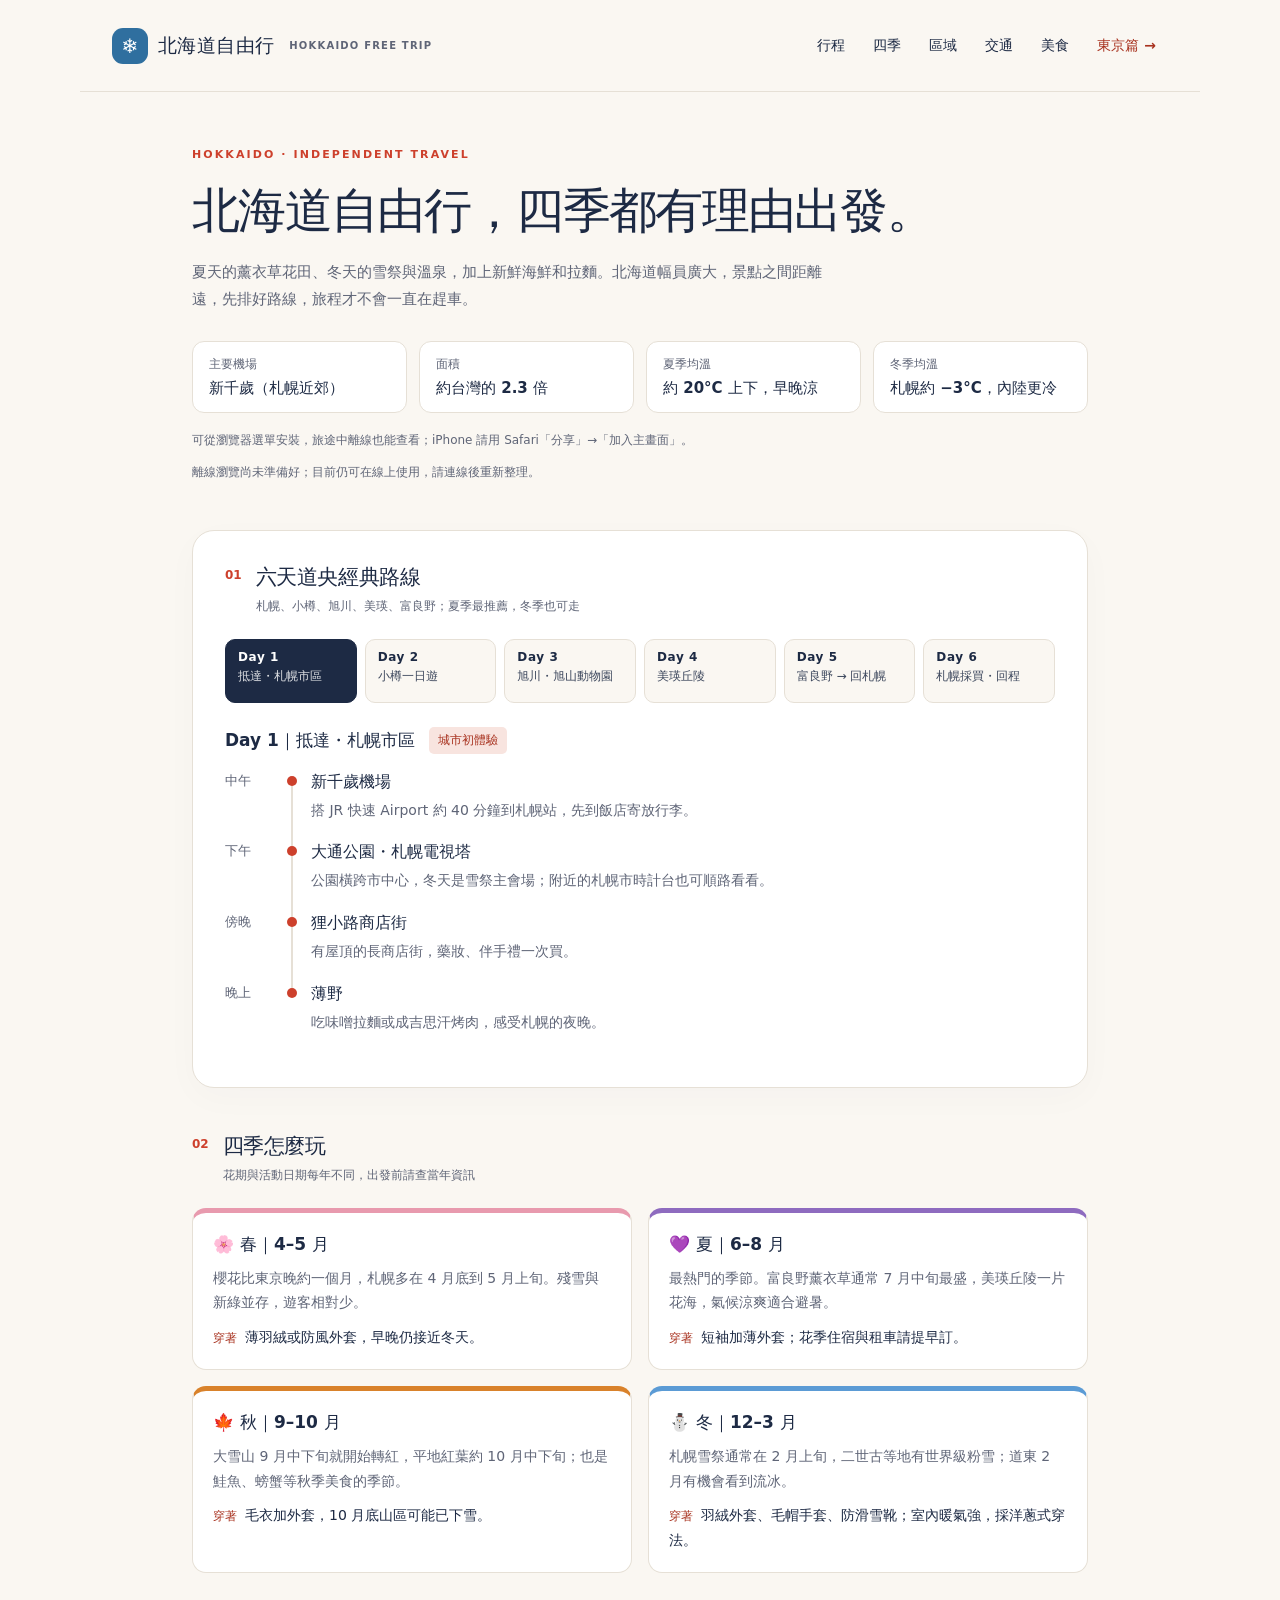
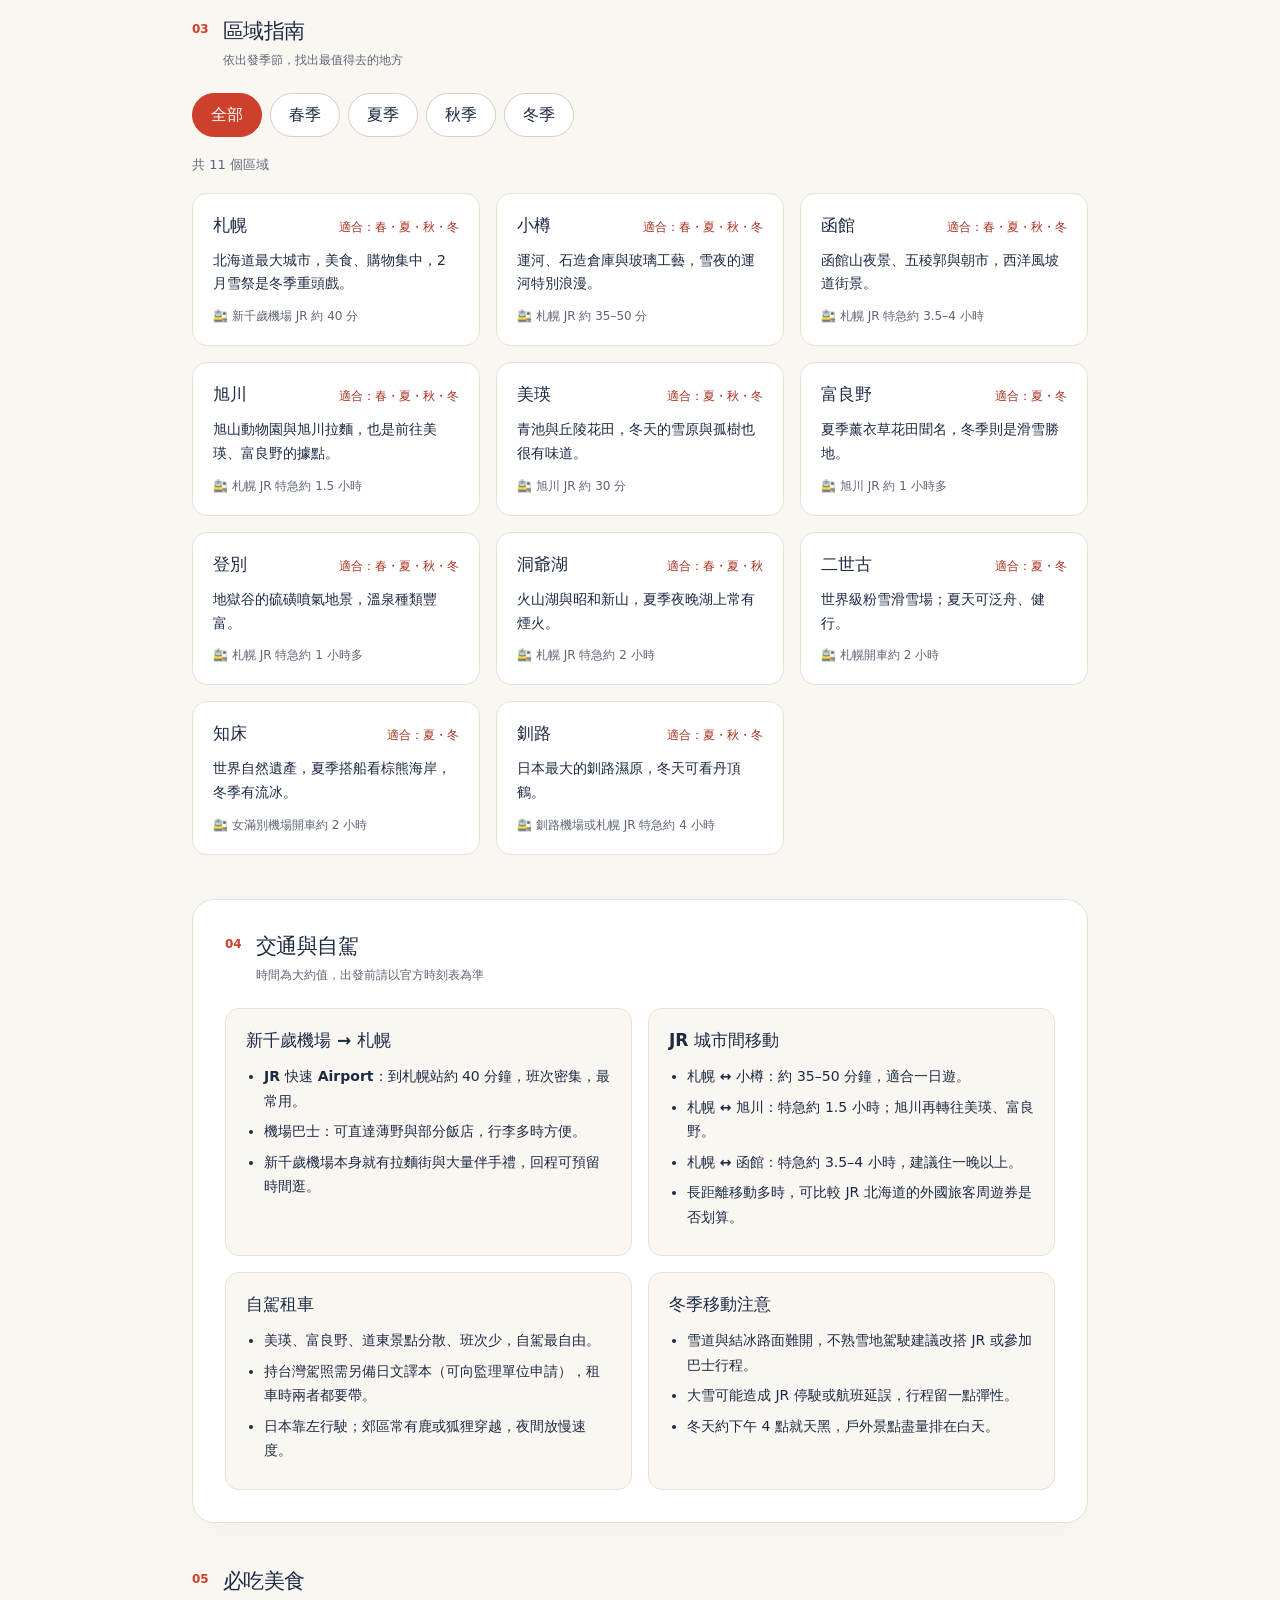
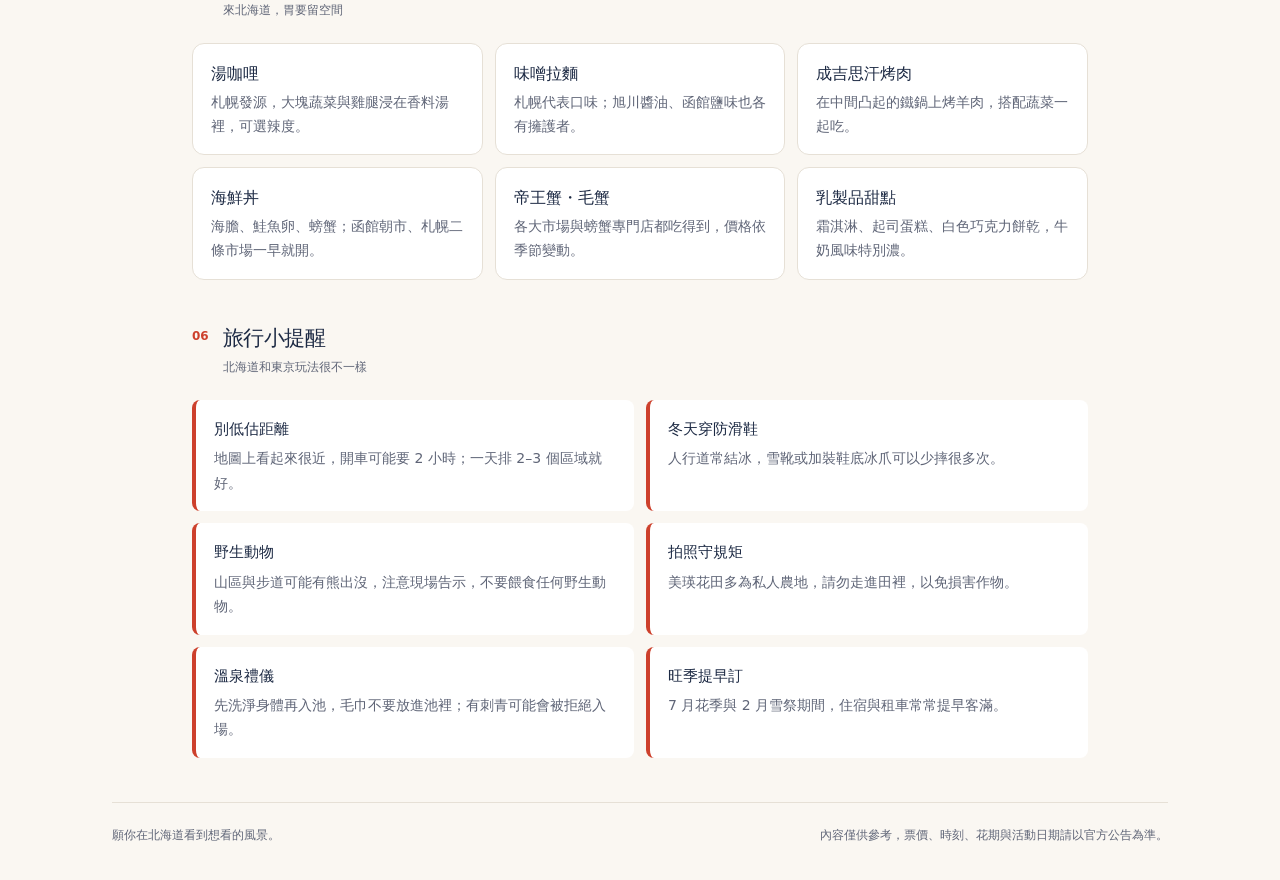
==== hokkaido.html @ 9e1c641b "功能：新增北海道自由行頁面 - 新增 hokkaido.html／hokkaido.js：六天道央路線、四季玩法、可依季節篩選的區域指南、交通與自駕、必吃美食、旅行提醒 - 東京首頁與北海道頁導覽列互" ====
<!doctype html>
<html lang="zh-Hant">
<head>
  <meta charset="utf-8">
  <meta name="viewport" content="width=device-width, initial-scale=1">
  <meta name="theme-color" content="#1d2a44">
  <meta name="apple-mobile-web-app-capable" content="yes">
  <meta name="apple-mobile-web-app-title" content="東京自由行">
  <meta name="apple-mobile-web-app-status-bar-style" content="default">
  <meta name="description" content="北海道自由行指南：六天經典路線、四季玩法、區域介紹、交通與自駕、必吃美食與旅行提醒。">
  <title>北海道自由行指南｜四季都好玩</title>
  <link rel="stylesheet" href="./style.css">
  <link rel="manifest" href="./manifest.webmanifest">
  <link rel="icon" href="./icons/icon-192.png" type="image/png">
  <link rel="apple-touch-icon" href="./icons/apple-touch-icon.png">
  <script defer src="./hokkaido.js"></script>
  <script defer src="./pwa.js"></script>
</head>
<body class="page-hokkaido">
  <a class="skip-link" href="#itinerary">跳到行程規劃</a>
  <header class="site-header">
    <a class="brand" href="./hokkaido.html"><span class="brand-mark" aria-hidden="true">❄</span>北海道自由行<span class="brand-en">HOKKAIDO FREE TRIP</span></a>
    <nav class="site-nav" aria-label="頁面導覽">
      <a href="#itinerary">行程</a><a href="#seasons">四季</a><a href="#areas">區域</a><a href="#transport">交通</a><a href="#food">美食</a>
      <a class="nav-switch" href="./index.html">東京篇 →</a>
    </nav>
  </header>
  <main>
    <section class="intro" aria-labelledby="page-title">
      <p class="eyebrow">HOKKAIDO · INDEPENDENT TRAVEL</p>
      <h1 id="page-title">北海道自由行，<br class="mobile-break">四季都有理由出發。</h1>
      <p class="intro-copy">夏天的薰衣草花田、冬天的雪祭與溫泉，加上新鮮海鮮和拉麵。北海道幅員廣大，景點之間距離遠，先排好路線，旅程才不會一直在趕車。</p>
      <dl class="quick-facts">
        <div><dt>主要機場</dt><dd>新千歲（札幌近郊）</dd></div>
        <div><dt>面積</dt><dd>約台灣的 2.3 倍</dd></div>
        <div><dt>夏季均溫</dt><dd>約 20°C 上下，早晚涼</dd></div>
        <div><dt>冬季均溫</dt><dd>札幌約 −3°C，內陸更冷</dd></div>
      </dl>
      <div class="pwa-tools" aria-label="安裝與更新">
        <button id="install-button" class="secondary-button" type="button" hidden>安裝到主畫面</button>
        <p id="install-help" class="field-hint">可從瀏覽器選單安裝，旅途中離線也能查看；iPhone 請用 Safari「分享」→「加入主畫面」。</p>
      </div>
      <div id="update-notice" class="pwa-update" role="status" hidden>
        <p>指南有新版本，更新後會重新載入頁面。</p>
        <button id="update-button" class="secondary-button" type="button">更新指南</button>
      </div>
      <p id="pwa-message" class="field-hint" role="status" aria-live="polite" hidden></p>
    </section>

    <section id="itinerary" class="panel" aria-labelledby="itinerary-title">
      <div class="section-heading"><span class="section-number" aria-hidden="true">01</span><div><h2 id="itinerary-title">六天道央經典路線</h2><p>札幌、小樽、旭川、美瑛、富良野；夏季最推薦，冬季也可走</p></div></div>
      <div id="day-tabs" class="day-tabs day-tabs-6" role="tablist" aria-label="選擇天數"></div>
      <div id="day-panel" class="day-panel" role="tabpanel" tabindex="0"></div>
      <noscript><p class="message">請開啟 JavaScript 以切換每日行程。</p></noscript>
    </section>

    <section id="seasons" class="list-section" aria-labelledby="seasons-title">
      <div class="section-heading"><span class="section-number" aria-hidden="true">02</span><div><h2 id="seasons-title">四季怎麼玩</h2><p>花期與活動日期每年不同，出發前請查當年資訊</p></div></div>
      <div class="season-grid">
        <article class="season-card season-spring">
          <h3><span aria-hidden="true">🌸</span> 春｜4–5 月</h3>
          <p>櫻花比東京晚約一個月，札幌多在 4 月底到 5 月上旬。殘雪與新綠並存，遊客相對少。</p>
          <p class="season-wear"><strong>穿著</strong>薄羽絨或防風外套，早晚仍接近冬天。</p>
        </article>
        <article class="season-card season-summer">
          <h3><span aria-hidden="true">💜</span> 夏｜6–8 月</h3>
          <p>最熱門的季節。富良野薰衣草通常 7 月中旬最盛，美瑛丘陵一片花海，氣候涼爽適合避暑。</p>
          <p class="season-wear"><strong>穿著</strong>短袖加薄外套；花季住宿與租車請提早訂。</p>
        </article>
        <article class="season-card season-autumn">
          <h3><span aria-hidden="true">🍁</span> 秋｜9–10 月</h3>
          <p>大雪山 9 月中下旬就開始轉紅，平地紅葉約 10 月中下旬；也是鮭魚、螃蟹等秋季美食的季節。</p>
          <p class="season-wear"><strong>穿著</strong>毛衣加外套，10 月底山區可能已下雪。</p>
        </article>
        <article class="season-card season-winter">
          <h3><span aria-hidden="true">⛄</span> 冬｜12–3 月</h3>
          <p>札幌雪祭通常在 2 月上旬，二世古等地有世界級粉雪；道東 2 月有機會看到流冰。</p>
          <p class="season-wear"><strong>穿著</strong>羽絨外套、毛帽手套、防滑雪靴；室內暖氣強，採洋蔥式穿法。</p>
        </article>
      </div>
    </section>

    <section id="areas" class="list-section" aria-labelledby="areas-title">
      <div class="section-heading"><span class="section-number" aria-hidden="true">03</span><div><h2 id="areas-title">區域指南</h2><p>依出發季節，找出最值得去的地方</p></div></div>
      <div id="area-filters" class="filters" role="group" aria-label="依季節篩選區域"></div>
      <p id="area-message" class="filter-message" role="status" aria-live="polite" aria-atomic="true"></p>
      <ul id="area-list" class="area-list" aria-label="北海道區域清單"></ul>
    </section>

    <section id="transport" class="panel" aria-labelledby="transport-title">
      <div class="section-heading"><span class="section-number" aria-hidden="true">04</span><div><h2 id="transport-title">交通與自駕</h2><p>時間為大約值，出發前請以官方時刻表為準</p></div></div>
      <div class="transport-grid">
        <article class="info-card">
          <h3>新千歲機場 → 札幌</h3>
          <ul>
            <li><strong>JR 快速 Airport</strong>：到札幌站約 40 分鐘，班次密集，最常用。</li>
            <li><strong>機場巴士</strong>：可直達薄野與部分飯店，行李多時方便。</li>
            <li>新千歲機場本身就有拉麵街與大量伴手禮，回程可預留時間逛。</li>
          </ul>
        </article>
        <article class="info-card">
          <h3>JR 城市間移動</h3>
          <ul>
            <li><strong>札幌 ↔ 小樽</strong>：約 35–50 分鐘，適合一日遊。</li>
            <li><strong>札幌 ↔ 旭川</strong>：特急約 1.5 小時；旭川再轉往美瑛、富良野。</li>
            <li><strong>札幌 ↔ 函館</strong>：特急約 3.5–4 小時，建議住一晚以上。</li>
            <li>長距離移動多時，可比較 JR 北海道的外國旅客周遊券是否划算。</li>
          </ul>
        </article>
        <article class="info-card">
          <h3>自駕租車</h3>
          <ul>
            <li>美瑛、富良野、道東景點分散、班次少，自駕最自由。</li>
            <li>持台灣駕照需另備<strong>日文譯本</strong>（可向監理單位申請），租車時兩者都要帶。</li>
            <li>日本靠左行駛；郊區常有鹿或狐狸穿越，夜間放慢速度。</li>
          </ul>
        </article>
        <article class="info-card">
          <h3>冬季移動注意</h3>
          <ul>
            <li>雪道與結冰路面難開，不熟雪地駕駛建議改搭 JR 或參加巴士行程。</li>
            <li>大雪可能造成 JR 停駛或航班延誤，行程留一點彈性。</li>
            <li>冬天約下午 4 點就天黑，戶外景點盡量排在白天。</li>
          </ul>
        </article>
      </div>
    </section>

    <section id="food" class="list-section" aria-labelledby="food-title">
      <div class="section-heading"><span class="section-number" aria-hidden="true">05</span><div><h2 id="food-title">必吃美食</h2><p>來北海道，胃要留空間</p></div></div>
      <ul class="food-list">
        <li><strong>湯咖哩</strong>札幌發源，大塊蔬菜與雞腿浸在香料湯裡，可選辣度。</li>
        <li><strong>味噌拉麵</strong>札幌代表口味；旭川醬油、函館鹽味也各有擁護者。</li>
        <li><strong>成吉思汗烤肉</strong>在中間凸起的鐵鍋上烤羊肉，搭配蔬菜一起吃。</li>
        <li><strong>海鮮丼</strong>海膽、鮭魚卵、螃蟹；函館朝市、札幌二條市場一早就開。</li>
        <li><strong>帝王蟹・毛蟹</strong>各大市場與螃蟹專門店都吃得到，價格依季節變動。</li>
        <li><strong>乳製品甜點</strong>霜淇淋、起司蛋糕、白色巧克力餅乾，牛奶風味特別濃。</li>
      </ul>
    </section>

    <section class="list-section" aria-labelledby="tips-title">
      <div class="section-heading"><span class="section-number" aria-hidden="true">06</span><div><h2 id="tips-title">旅行小提醒</h2><p>北海道和東京玩法很不一樣</p></div></div>
      <ul class="tips">
        <li><strong>別低估距離</strong>地圖上看起來很近，開車可能要 2 小時；一天排 2–3 個區域就好。</li>
        <li><strong>冬天穿防滑鞋</strong>人行道常結冰，雪靴或加裝鞋底冰爪可以少摔很多次。</li>
        <li><strong>野生動物</strong>山區與步道可能有熊出沒，注意現場告示，不要餵食任何野生動物。</li>
        <li><strong>拍照守規矩</strong>美瑛花田多為私人農地，請勿走進田裡，以免損害作物。</li>
        <li><strong>溫泉禮儀</strong>先洗淨身體再入池，毛巾不要放進池裡；有刺青可能會被拒絕入場。</li>
        <li><strong>旺季提早訂</strong>7 月花季與 2 月雪祭期間，住宿與租車常常提早客滿。</li>
      </ul>
    </section>
  </main>
  <footer class="site-footer">願你在北海道看到想看的風景。<span>內容僅供參考，票價、時刻、花期與活動日期請以官方公告為準。</span></footer>
</body>
</html>
---- style.css ----
:root {
  color-scheme:light;
  --ink:#1d2a44;
  --muted:#5f6577;
  --paper:#faf7f2;
  --line:#e6e0d6;
  --red:#cd402c;
  --red-dark:#a8321f;
  --sakura:#f8e4df;
  --white:#fff;
  --error:#973a35;
  font-family:system-ui,-apple-system,"Noto Sans TC","Microsoft JhengHei",sans-serif;
  color:var(--ink);
  background:var(--paper);
  font-synthesis:none;
}
* { box-sizing:border-box; }
html { scroll-behavior:smooth; scroll-padding-top:16px; }
body { margin:0; }
button,input,select,textarea { font:inherit; }
button,a,input,select,textarea { -webkit-tap-highlight-color:transparent; }
a { color:inherit; }
button { cursor:pointer; }
button:focus-visible,a:focus-visible,[tabindex]:focus-visible,input[type="checkbox"]:focus-visible {
  outline:3px solid #e07a5f;
  outline-offset:4px;
}
input:focus { outline:2px solid var(--ink); outline-offset:2px; }
[hidden] { display:none!important; }
.skip-link {
  position:absolute; top:-100px; left:16px; z-index:10;
  background:var(--ink); color:white; padding:12px;
}
.skip-link:focus { top:10px; }

/* 頁首 */
.site-header {
  max-width:1120px; margin:auto; min-height:92px; padding:20px 32px;
  display:flex; align-items:center; justify-content:space-between; gap:20px;
  border-bottom:1px solid var(--line);
}
.brand {
  display:flex; align-items:center; gap:10px;
  font-weight:750; text-decoration:none; font-size:19px; letter-spacing:.02em;
}
.brand-mark {
  display:grid; place-items:center; width:36px; height:36px; border-radius:11px;
  background:var(--red); color:white; font-size:20px;
}
.brand-en { font-size:10px; letter-spacing:.12em; margin-left:5px; color:var(--muted); }
.site-nav { display:flex; flex-wrap:wrap; gap:4px; }
.site-nav a {
  text-decoration:none; font-size:14px; padding:10px 12px; border-radius:8px; min-height:44px;
  display:inline-flex; align-items:center;
}
.site-nav a:hover { background:var(--sakura); }

main { max-width:960px; margin:auto; padding:0 32px; }

/* 開場 */
.intro { padding:56px 0 36px; }
.eyebrow { font-size:11px; letter-spacing:.19em; font-weight:700; margin:0 0 18px; color:var(--red); }
h1 {
  font-size:clamp(32px,4.6vw,48px); line-height:1.3; letter-spacing:-.035em;
  margin:0 0 18px; font-weight:750;
}
.mobile-break { display:none; }
.intro-copy { font-size:15px; line-height:1.8; color:var(--muted); margin:0; max-width:640px; }
.quick-facts {
  display:grid; grid-template-columns:repeat(4,1fr); gap:12px; margin:28px 0 0;
}
.quick-facts div {
  background:var(--white); border:1px solid var(--line); border-radius:12px; padding:14px 16px;
}
.quick-facts dt { font-size:12px; color:var(--muted); }
.quick-facts dd { margin:6px 0 0; font-weight:650; font-size:15px; }
.pwa-tools,.pwa-update { display:flex; align-items:center; flex-wrap:wrap; gap:12px; margin-top:18px; }
.pwa-tools p,.pwa-update p { flex:1 1 230px; margin:0; }
.pwa-update {
  padding:16px; border:1px solid var(--line); border-radius:10px;
  background:var(--white); font-size:14px; line-height:1.8;
}

/* 區塊共用 */
.panel {
  background:var(--white); border:1px solid var(--line); border-radius:22px;
  padding:32px; margin:0 0 32px; box-shadow:0 10px 35px #1d2a4406;
}
.list-section { margin:44px 0; }
.section-heading { display:flex; align-items:center; gap:14px; margin-bottom:24px; }
.list-heading { display:flex; align-items:flex-start; justify-content:space-between; gap:16px; }
.section-number {
  align-self:flex-start; font-size:12px; color:var(--red); font-weight:700;
  margin-top:5px; font-variant-numeric:tabular-nums;
}
h2 { font-size:21px; letter-spacing:-.02em; margin:0; }
h3 { font-size:17px; margin:0; }
.section-heading p { font-size:12px; color:var(--muted); margin:7px 0 0; }
.field-hint { font-size:12px; line-height:1.6; color:var(--muted); }
.badge {
  display:inline-block; border-radius:5px; background:var(--sakura); color:var(--red-dark);
  padding:5px 9px; font-size:12px; line-height:1.4; font-weight:650;
}
.message {
  padding:14px 16px; border-radius:9px; font-size:14px; line-height:1.8; margin:0 0 16px;
  background:#eef0f4; color:var(--ink);
}
.message.error { color:var(--error); background:#fff0ec; border:1px solid #eed4ce; }
.secondary-button {
  background:transparent; color:var(--ink); border:1px solid #d6cfc3; border-radius:9px;
  min-height:44px; padding:10px 16px; font-size:13px; flex-shrink:0;
}
.secondary-button:hover { background:var(--sakura); }

/* 01 行程 */
.day-tabs { display:grid; grid-template-columns:repeat(5,1fr); gap:8px; }
.day-tab {
  display:flex; flex-direction:column; align-items:flex-start; gap:4px; text-align:left;
  min-height:64px; padding:10px 12px; border:1px solid var(--line); border-radius:10px;
  background:var(--paper); color:var(--ink);
}
.day-tab:hover { background:var(--sakura); }
.day-tab[aria-selected="true"] { background:var(--ink); color:white; border-color:var(--ink); }
.day-tab-num { font-size:12px; font-weight:700; letter-spacing:.05em; }
.day-tab-title { font-size:12px; line-height:1.4; opacity:.85; }
.day-panel { margin-top:24px; }
.day-heading { display:flex; flex-wrap:wrap; align-items:center; gap:10px 14px; margin-bottom:18px; }
.timeline { list-style:none; margin:0; padding:0; }
.timeline li {
  position:relative; display:grid; grid-template-columns:56px 1fr; column-gap:16px;
  padding:0 0 20px 0;
}
.timeline li::before {
  content:""; position:absolute; left:66px; top:6px; bottom:-6px; width:2px; background:var(--line);
}
.timeline li:last-child::before { display:none; }
.timeline li::after {
  content:""; position:absolute; left:62px; top:4px; width:10px; height:10px;
  border-radius:50%; background:var(--red);
}
.timeline-time { grid-row:span 2; font-size:13px; color:var(--muted); font-weight:650; }
.timeline strong,.timeline p { padding-left:14px; }
.timeline strong { font-size:16px; }
.timeline p { margin:6px 0 0; font-size:14px; line-height:1.7; color:var(--muted); }

/* 02 區域 */
.filters { display:flex; flex-wrap:wrap; gap:8px; margin-bottom:16px; }
.filter-button {
  min-height:44px; min-width:60px; padding:10px 18px; border:1px solid #d6cfc3;
  border-radius:999px; background:var(--white); color:var(--ink); font-weight:650;
}
.filter-button:hover { background:var(--sakura); }
.filter-button[aria-pressed="true"] { background:var(--red); color:white; border-color:var(--red); }
.filter-message { margin:0 0 16px; color:var(--muted); font-size:13px; line-height:1.8; }
.area-list {
  list-style:none; margin:0; padding:0; display:grid; grid-template-columns:repeat(3,1fr); gap:16px;
}
.area-card {
  background:var(--white); border:1px solid var(--line); border-radius:15px; padding:20px; min-width:0;
}
.card-top { display:flex; justify-content:space-between; align-items:baseline; gap:10px; }
.card-tags { font-size:12px; color:var(--red-dark); }
.card-description { font-size:14px; line-height:1.7; margin:12px 0; }
.card-meta { font-size:12px; color:var(--muted); margin:0; }

/* 03 交通 */
.transport-grid { display:grid; grid-template-columns:1fr 1fr; gap:16px; }
.info-card { border:1px solid var(--line); border-radius:14px; padding:20px; background:var(--paper); }
.info-card ul { margin:12px 0 0; padding-left:18px; }
.info-card li { font-size:14px; line-height:1.75; margin-bottom:6px; }

/* 04 預算 */
.form-grid { display:grid; grid-template-columns:1fr 1fr; gap:20px; }
.field { display:flex; flex-direction:column; gap:8px; min-width:0; }
.field label { font-size:14px; font-weight:650; }
.field input {
  width:100%; border:1px solid #ddd6ca; border-radius:9px; background:var(--paper);
  padding:12px 14px; color:var(--ink); min-height:48px; font-size:16px;
}
.field input:invalid { border-color:var(--error); }
.budget-result { margin-top:24px; padding-top:24px; border-top:1px solid var(--line); }
.budget-result dl { display:grid; grid-template-columns:repeat(3,1fr); gap:12px; margin:0 0 12px; }
.budget-result dl div { background:var(--sakura); border-radius:12px; padding:16px; }
.budget-result dt { font-size:12px; color:var(--red-dark); font-weight:650; }
.budget-result dd { margin:8px 0 0; font-size:18px; font-weight:750; font-variant-numeric:tabular-nums; overflow-wrap:anywhere; }

/* 05 清單 */
.checklist {
  list-style:none; margin:0; padding:0; display:grid; grid-template-columns:1fr 1fr; gap:8px 16px;
}
.check-item {
  display:flex; align-items:center; gap:12px; min-height:48px; padding:8px 12px;
  border-radius:10px; border:1px solid var(--line); cursor:pointer; font-size:15px;
}
.check-item:hover { background:var(--paper); }
.check-item input { width:20px; height:20px; accent-color:var(--red); flex-shrink:0; }
.check-item input:checked + span { color:var(--muted); text-decoration:line-through; }

/* 06 提醒 */
.tips { list-style:none; margin:0; padding:0; display:grid; grid-template-columns:1fr 1fr; gap:12px; }
.tips li {
  background:var(--white); border-left:4px solid var(--red); border-radius:8px;
  padding:16px 18px; font-size:14px; line-height:1.75; color:var(--muted);
}
.tips strong { display:block; color:var(--ink); font-size:15px; margin-bottom:4px; }

.site-footer {
  max-width:1056px; border-top:1px solid var(--line); margin:auto; padding:24px 0 36px;
  display:flex; justify-content:space-between; gap:16px; font-size:12px; color:var(--muted);
}

/* 北海道頁 */
.page-hokkaido .brand-mark { background:#2f6f9f; }
.site-nav .nav-switch { font-weight:700; color:var(--red-dark); }
.day-tabs-6 { grid-template-columns:repeat(6,1fr); }
.season-grid { display:grid; grid-template-columns:1fr 1fr; gap:16px; }
.season-card {
  background:var(--white); border:1px solid var(--line); border-top:5px solid var(--red);
  border-radius:14px; padding:20px;
}
.season-card p { font-size:14px; line-height:1.75; margin:10px 0 0; color:var(--muted); }
.season-card .season-wear { color:var(--ink); }
.season-wear strong { margin-right:8px; font-size:12px; color:var(--red-dark); }
.season-spring { border-top-color:#e89aae; }
.season-summer { border-top-color:#8e6bbf; }
.season-autumn { border-top-color:#d9822b; }
.season-winter { border-top-color:#5b9bd5; }
.food-list { list-style:none; margin:0; padding:0; display:grid; grid-template-columns:repeat(3,1fr); gap:12px; }
.food-list li {
  background:var(--white); border:1px solid var(--line); border-radius:12px;
  padding:16px 18px; font-size:14px; line-height:1.7; color:var(--muted);
}
.food-list strong { display:block; color:var(--ink); font-size:16px; margin-bottom:4px; }

@media(max-width:820px) {
  .site-header { flex-direction:column; align-items:flex-start; gap:8px; }
  .quick-facts { grid-template-columns:1fr 1fr; }
  .day-tabs { grid-template-columns:repeat(5,minmax(96px,1fr)); overflow-x:auto; padding-bottom:4px; }
  .day-tabs-6 { grid-template-columns:repeat(6,minmax(96px,1fr)); }
  .food-list { grid-template-columns:1fr 1fr; }
  .area-list { grid-template-columns:1fr 1fr; }
  .budget-result dl { grid-template-columns:1fr; }
}
@media(max-width:640px) {
  .site-header { min-height:0; padding:16px 20px 8px; }
  .brand-en { display:none; }
  .site-nav { margin-left:-12px; }
  main { padding:0 20px; }
  .intro { padding:32px 0 26px; }
  .mobile-break { display:block; }
  .intro-copy { font-size:14px; }
  .panel { padding:24px 20px; border-radius:17px; }
  .form-grid,.transport-grid,.area-list,.checklist,.tips,.season-grid,.food-list { grid-template-columns:1fr; }
  .list-heading { flex-direction:column; gap:0; }
  .list-heading .secondary-button { margin-bottom:16px; }
  h2 { font-size:20px; }
  .section-heading { gap:10px; }
  .section-heading p { font-size:11px; }
  .timeline li { grid-template-columns:44px 1fr; }
  .timeline li::before { left:54px; }
  .timeline li::after { left:50px; }
  .site-footer { margin:0 20px; flex-direction:column; font-size:11px; }
}
@media(prefers-reduced-motion:reduce) {
  html { scroll-behavior:auto; }
}
@media(prefers-reduced-motion:no-preference) {
  button,.site-nav a { transition:background-color .15s ease; }
}
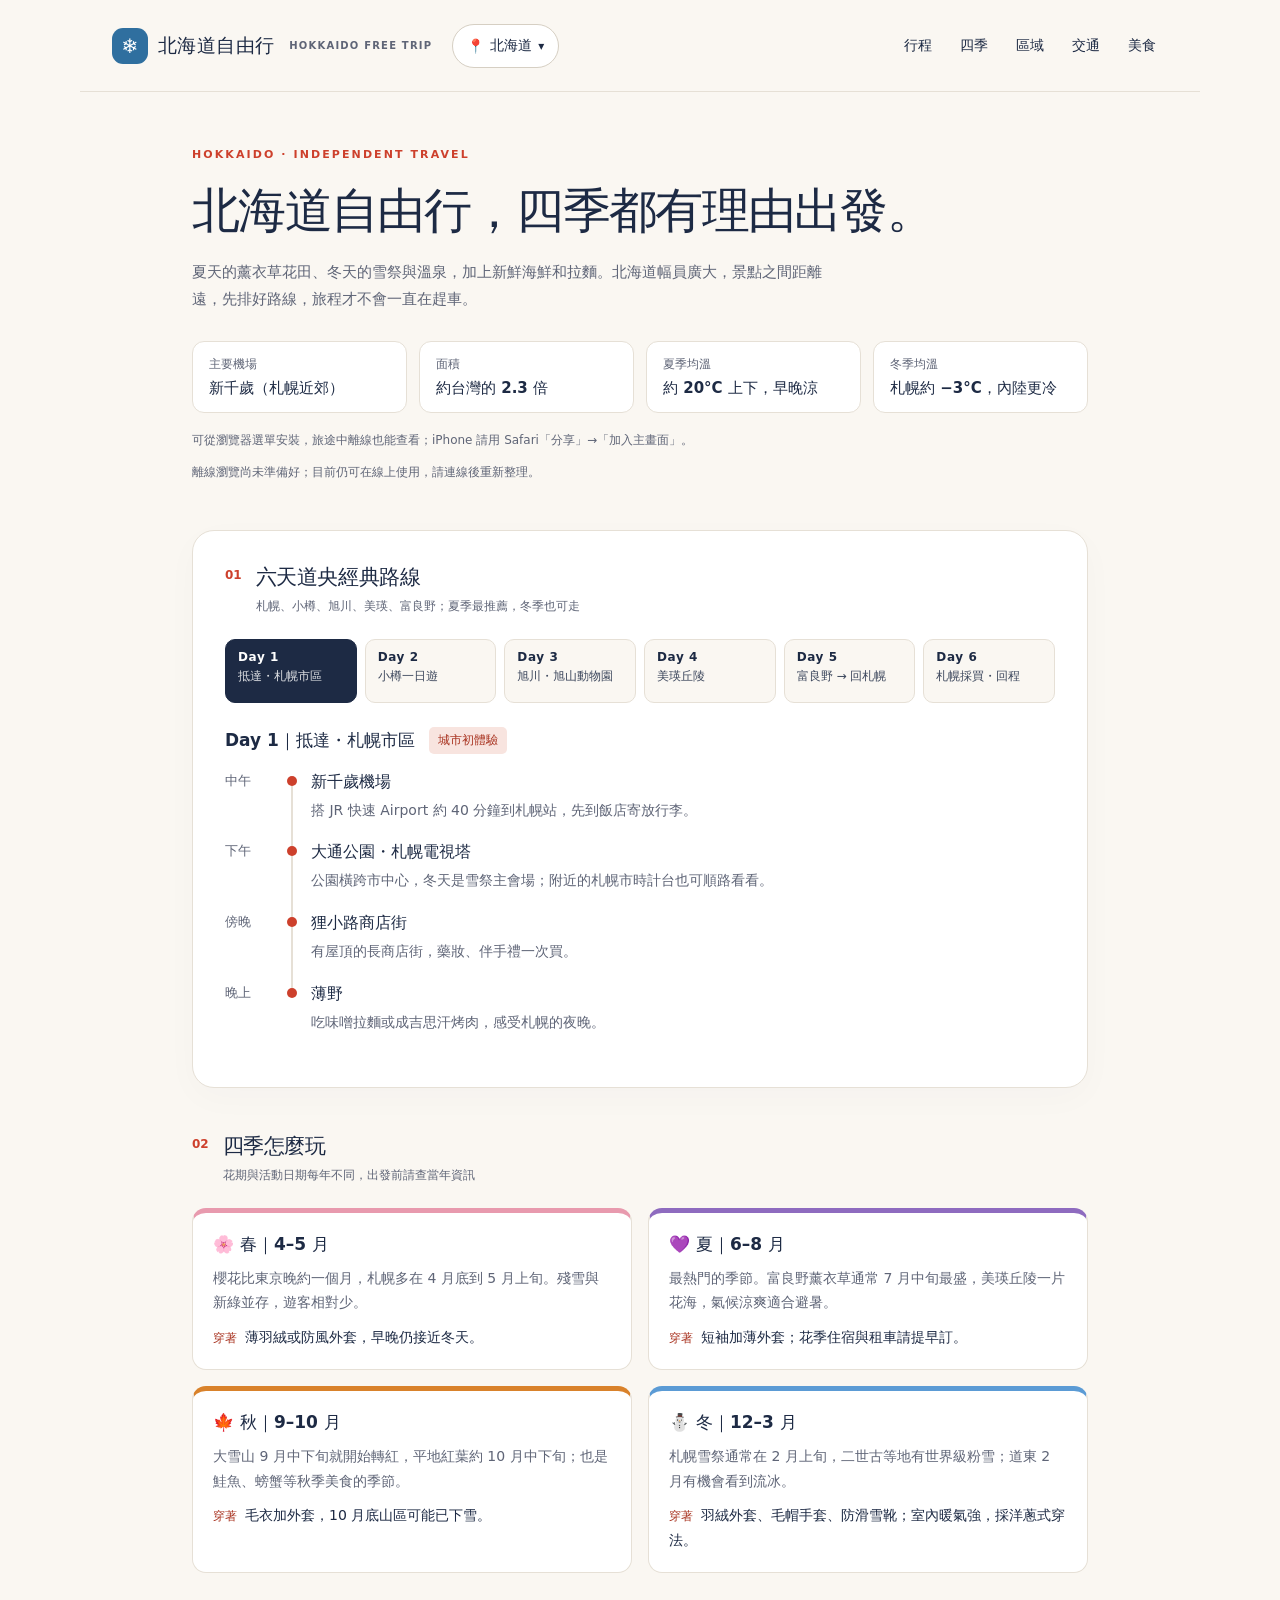
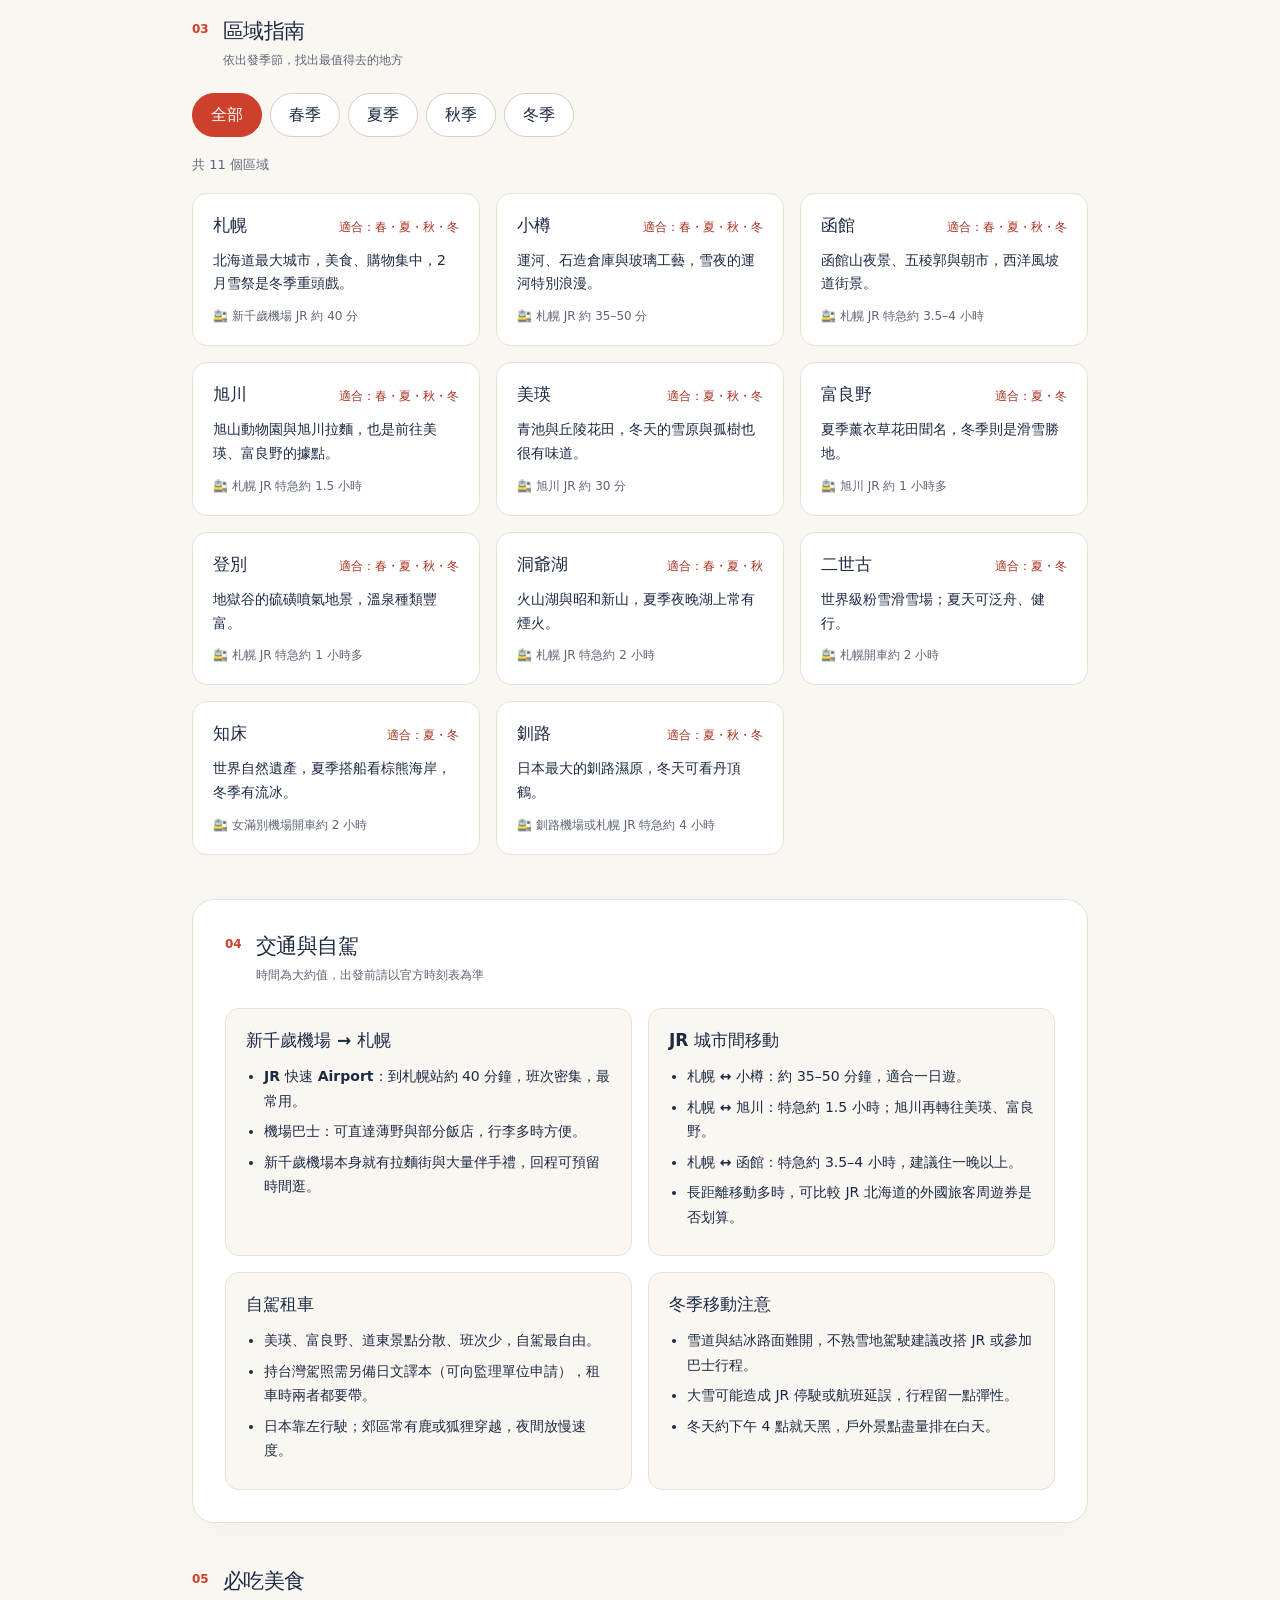
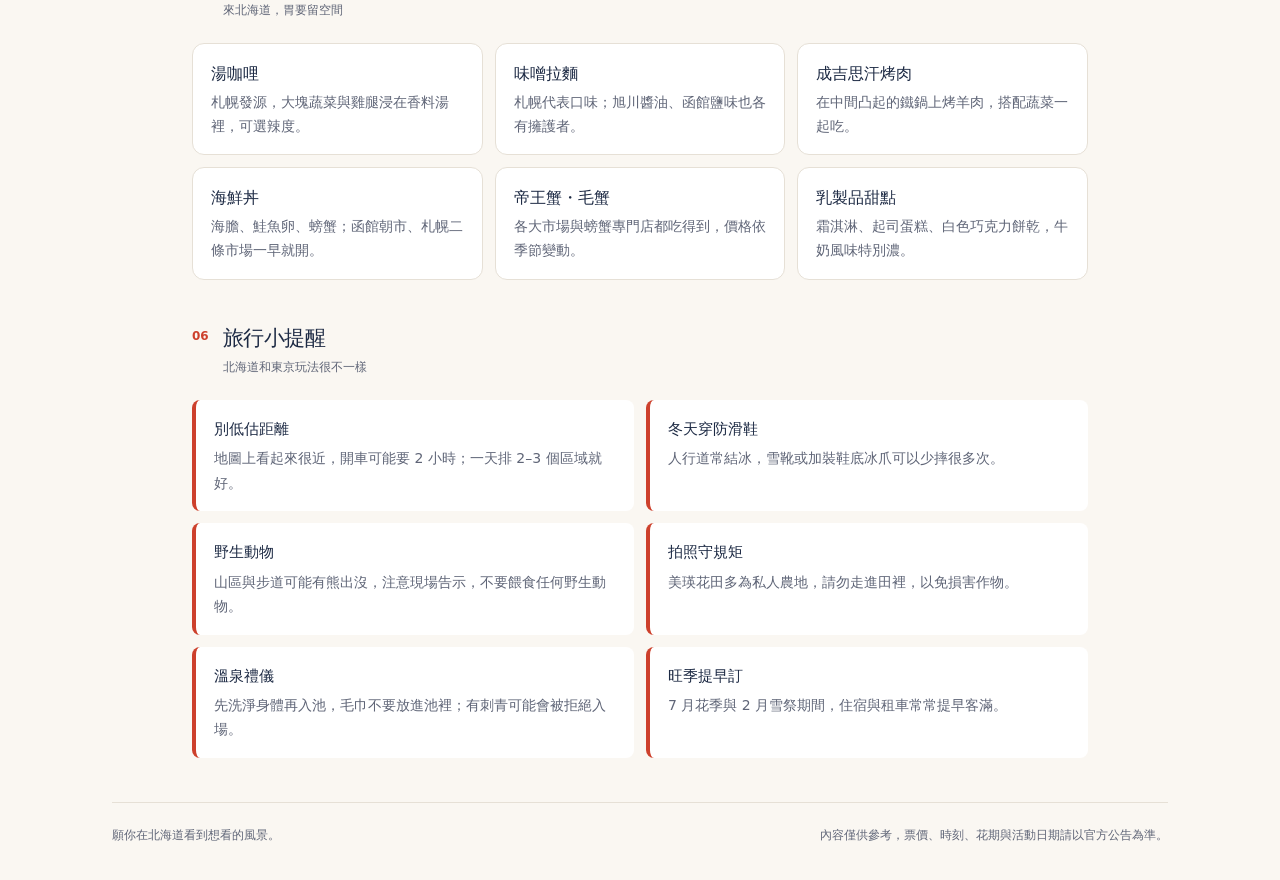
==== commit be22f024: "功能：新增九州自由行頁面與地點下拉選單 - 新增 kyushu.html／kyushu.js：六天北九州路線、四季玩法、可依興趣篩選的 14 個區域、交通攻略、必吃美食、旅行提醒 - 三頁頁首改用「選" ====
--- a/hokkaido.html
+++ b/hokkaido.html
@@ -14,15 +14,19 @@
   <link rel="icon" href="./icons/icon-192.png" type="image/png">
   <link rel="apple-touch-icon" href="./icons/apple-touch-icon.png">
   <script defer src="./hokkaido.js"></script>
+  <script defer src="./menu.js"></script>
   <script defer src="./pwa.js"></script>
 </head>
 <body class="page-hokkaido">
   <a class="skip-link" href="#itinerary">跳到行程規劃</a>
   <header class="site-header">
     <a class="brand" href="./hokkaido.html"><span class="brand-mark" aria-hidden="true">❄</span>北海道自由行<span class="brand-en">HOKKAIDO FREE TRIP</span></a>
+    <details class="place-menu">
+      <summary aria-label="選擇地點，目前：北海道"><span aria-hidden="true">📍</span>北海道<span class="place-caret" aria-hidden="true">▾</span></summary>
+      <ul><li><a href="./index.html">東京<span>TOKYO</span></a></li><li><a href="./hokkaido.html" aria-current="page">北海道<span>HOKKAIDO</span></a></li><li><a href="./kyushu.html">九州<span>KYUSHU</span></a></li></ul>
+    </details>
     <nav class="site-nav" aria-label="頁面導覽">
       <a href="#itinerary">行程</a><a href="#seasons">四季</a><a href="#areas">區域</a><a href="#transport">交通</a><a href="#food">美食</a>
-      <a class="nav-switch" href="./index.html">東京篇 →</a>
     </nav>
   </header>
   <main>
--- a/style.css
+++ b/style.css
@@ -36,7 +36,7 @@
 /* 頁首 */
 .site-header {
   max-width:1120px; margin:auto; min-height:92px; padding:20px 32px;
-  display:flex; align-items:center; justify-content:space-between; gap:20px;
+  display:flex; align-items:center; gap:20px;
   border-bottom:1px solid var(--line);
 }
 .brand {
@@ -48,7 +48,33 @@
   background:var(--red); color:white; font-size:20px;
 }
 .brand-en { font-size:10px; letter-spacing:.12em; margin-left:5px; color:var(--muted); }
-.site-nav { display:flex; flex-wrap:wrap; gap:4px; }
+.site-nav { display:flex; flex-wrap:wrap; gap:4px; margin-left:auto; }
+
+/* 地點下拉選單 */
+.place-menu { position:relative; z-index:5; }
+.place-menu summary {
+  list-style:none; cursor:pointer; display:inline-flex; align-items:center; gap:6px;
+  min-height:44px; padding:8px 14px; border:1px solid #d6cfc3; border-radius:999px;
+  background:var(--white); font-weight:700; font-size:14px; white-space:nowrap;
+}
+.place-menu summary::-webkit-details-marker { display:none; }
+.place-menu summary:hover { background:var(--sakura); }
+.place-menu summary:focus-visible { outline:3px solid #e07a5f; outline-offset:4px; }
+.place-caret { font-size:12px; transition:transform .15s ease; }
+.place-menu[open] .place-caret { transform:rotate(180deg); }
+.place-menu ul {
+  position:absolute; top:calc(100% + 6px); left:0; min-width:180px; margin:0; padding:6px;
+  list-style:none; background:var(--white); border:1px solid var(--line); border-radius:12px;
+  box-shadow:0 12px 30px #1d2a4420;
+}
+.place-menu a {
+  display:flex; justify-content:space-between; align-items:center; gap:12px;
+  min-height:44px; padding:8px 12px; border-radius:8px; text-decoration:none; font-weight:650;
+}
+.place-menu a span { font-size:10px; letter-spacing:.1em; color:var(--muted); font-weight:500; }
+.place-menu a:hover { background:var(--sakura); }
+.place-menu a[aria-current="page"] { background:var(--ink); color:white; }
+.place-menu a[aria-current="page"] span { color:#c9cfdc; }
 .site-nav a {
   text-decoration:none; font-size:14px; padding:10px 12px; border-radius:8px; min-height:44px;
   display:inline-flex; align-items:center;
@@ -211,7 +237,7 @@
 
 /* 北海道頁 */
 .page-hokkaido .brand-mark { background:#2f6f9f; }
-.site-nav .nav-switch { font-weight:700; color:var(--red-dark); }
+.page-kyushu .brand-mark { background:#2e7d5b; }
 .day-tabs-6 { grid-template-columns:repeat(6,1fr); }
 .season-grid { display:grid; grid-template-columns:1fr 1fr; gap:16px; }
 .season-card {
@@ -233,7 +259,8 @@
 .food-list strong { display:block; color:var(--ink); font-size:16px; margin-bottom:4px; }
 
 @media(max-width:820px) {
-  .site-header { flex-direction:column; align-items:flex-start; gap:8px; }
+  .site-header { flex-wrap:wrap; gap:8px 12px; }
+  .site-nav { margin-left:0; width:100%; }
   .quick-facts { grid-template-columns:1fr 1fr; }
   .day-tabs { grid-template-columns:repeat(5,minmax(96px,1fr)); overflow-x:auto; padding-bottom:4px; }
   .day-tabs-6 { grid-template-columns:repeat(6,minmax(96px,1fr)); }
@@ -244,7 +271,7 @@
 @media(max-width:640px) {
   .site-header { min-height:0; padding:16px 20px 8px; }
   .brand-en { display:none; }
-  .site-nav { margin-left:-12px; }
+  .site-nav { margin-left:-12px; width:calc(100% + 12px); }
   main { padding:0 20px; }
   .intro { padding:32px 0 26px; }
   .mobile-break { display:block; }
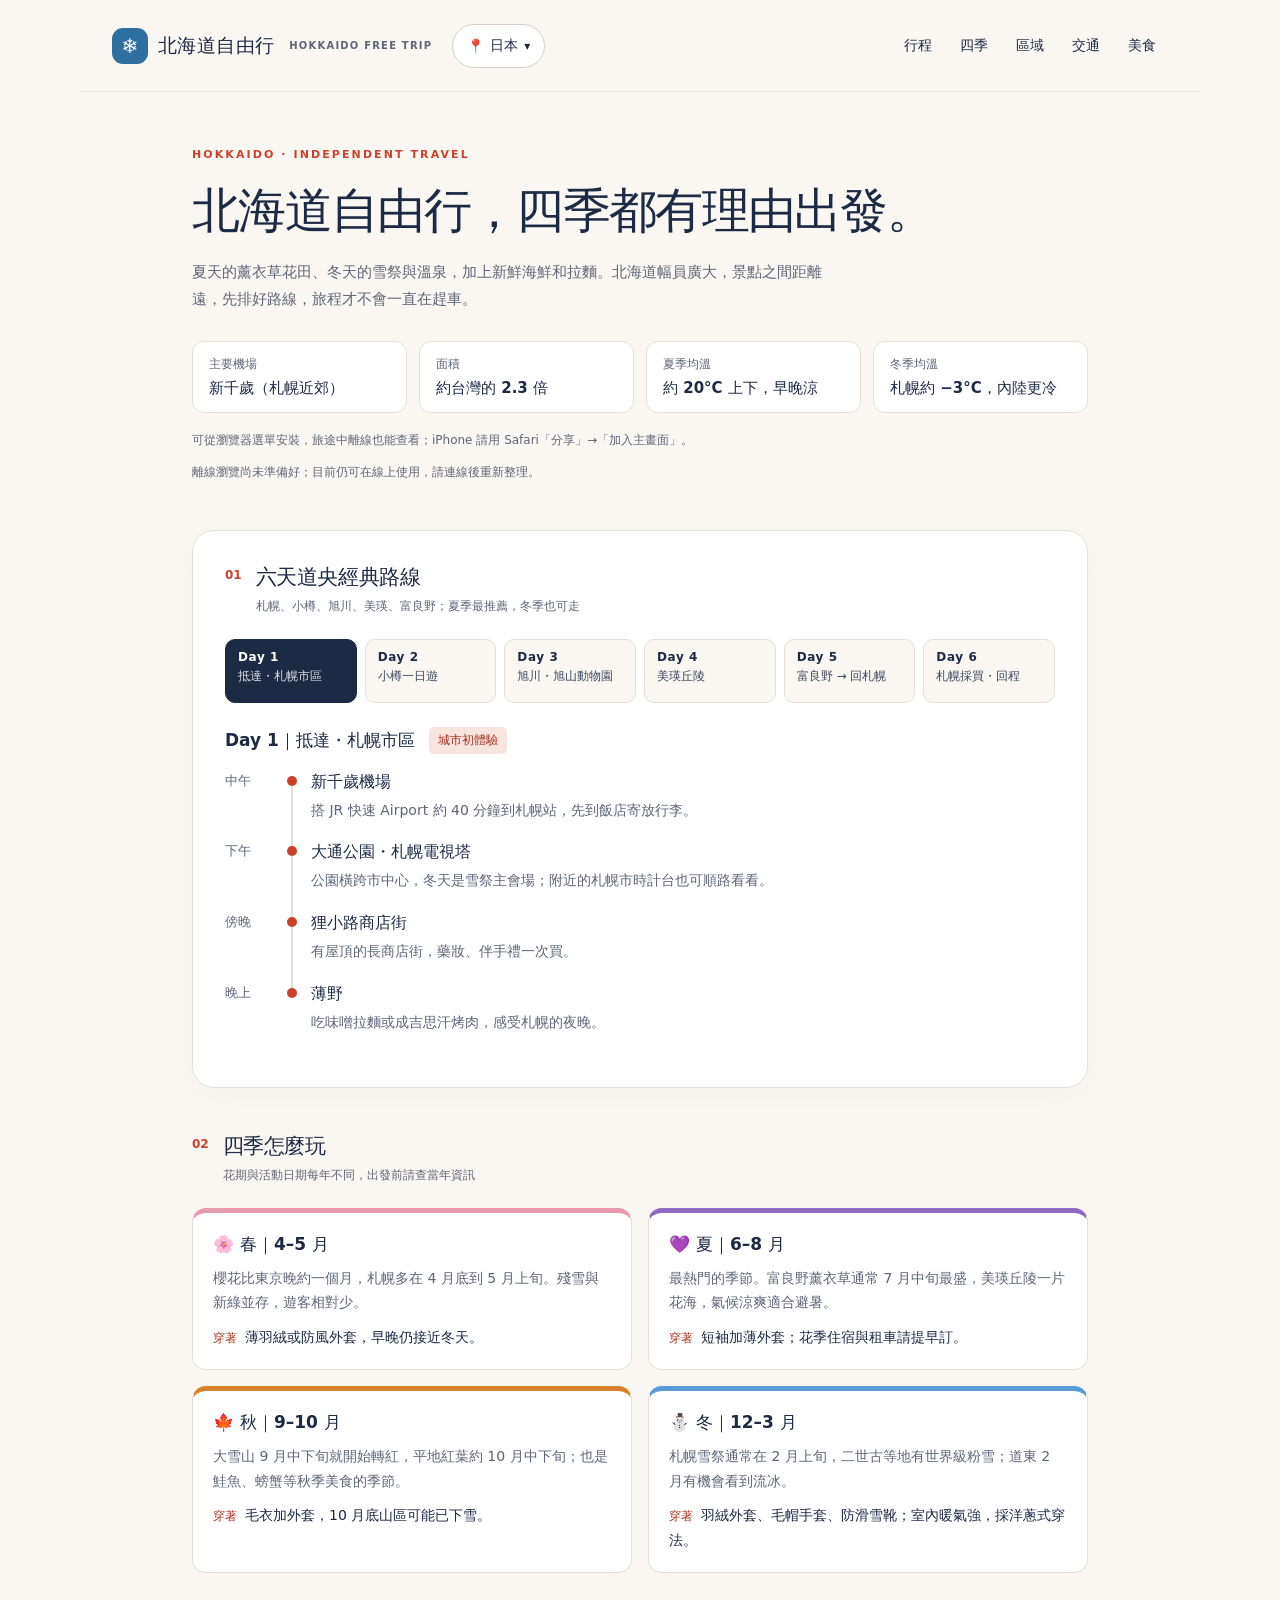
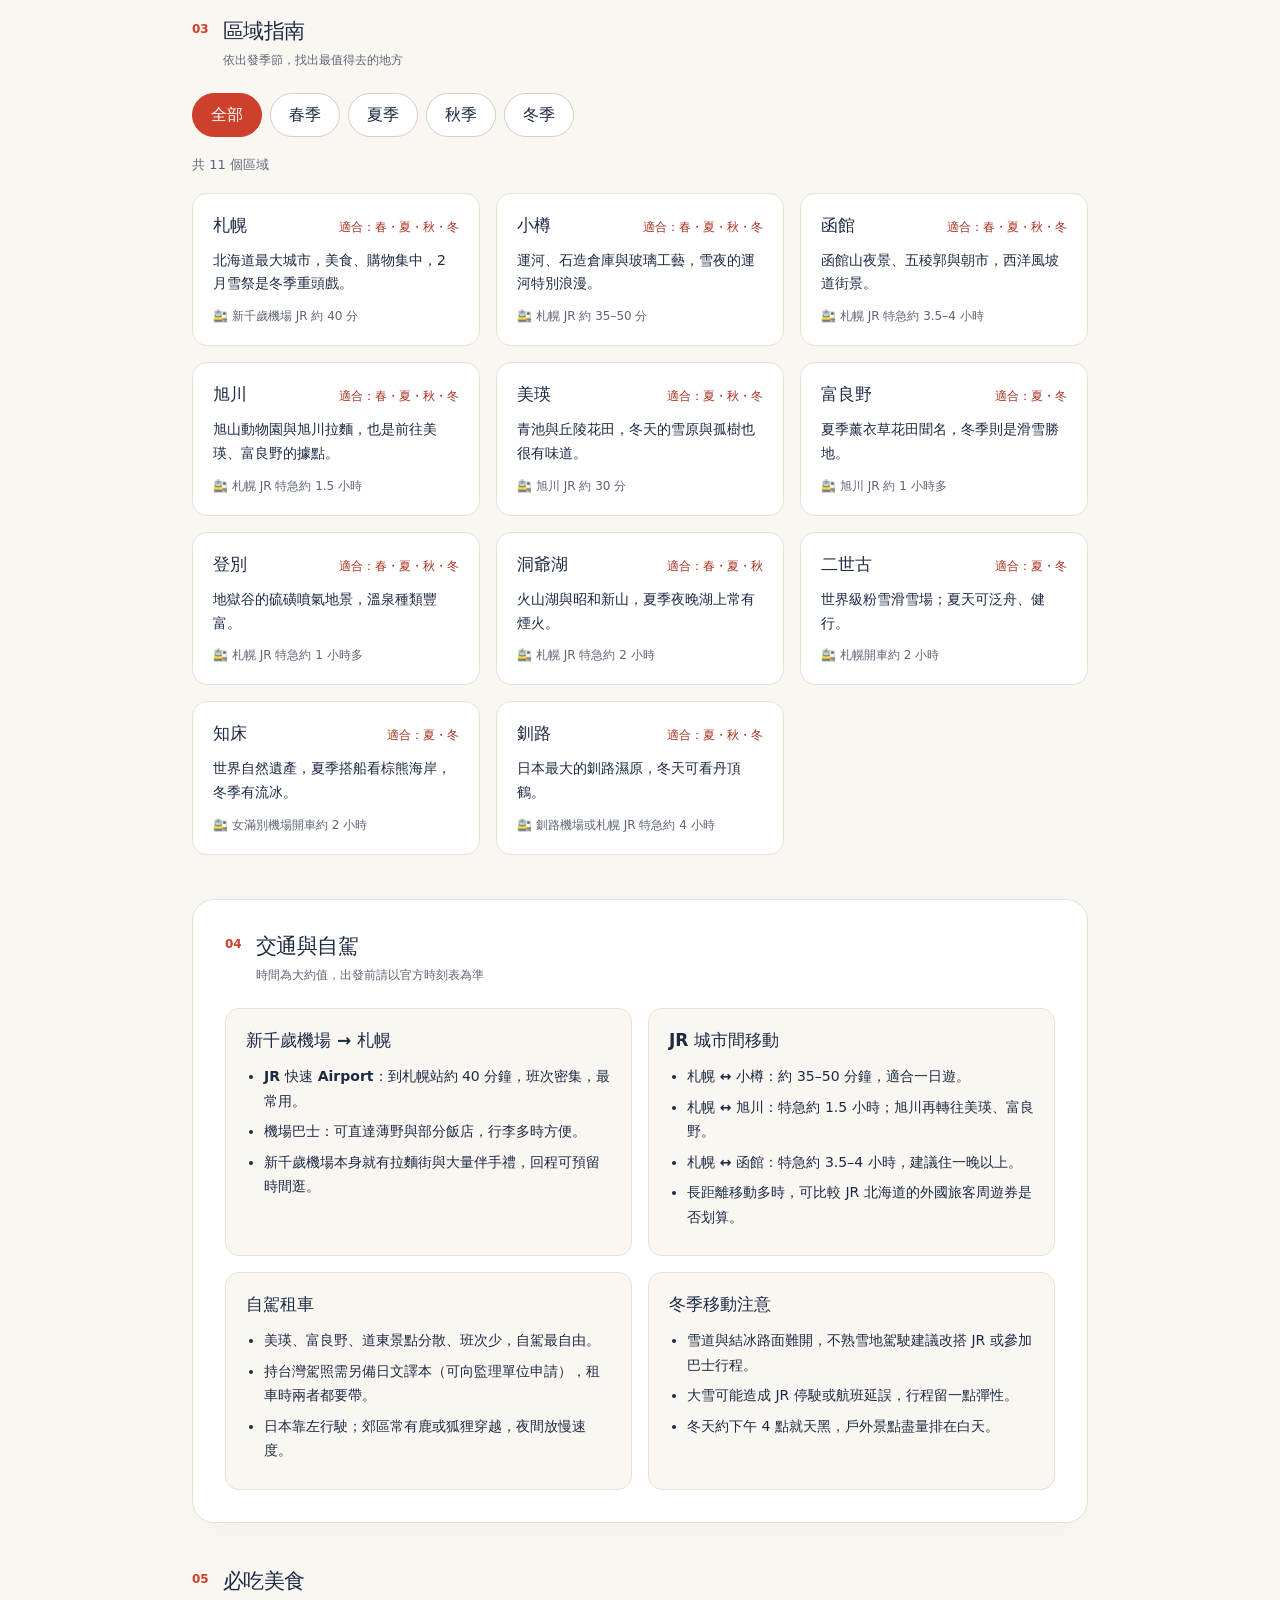
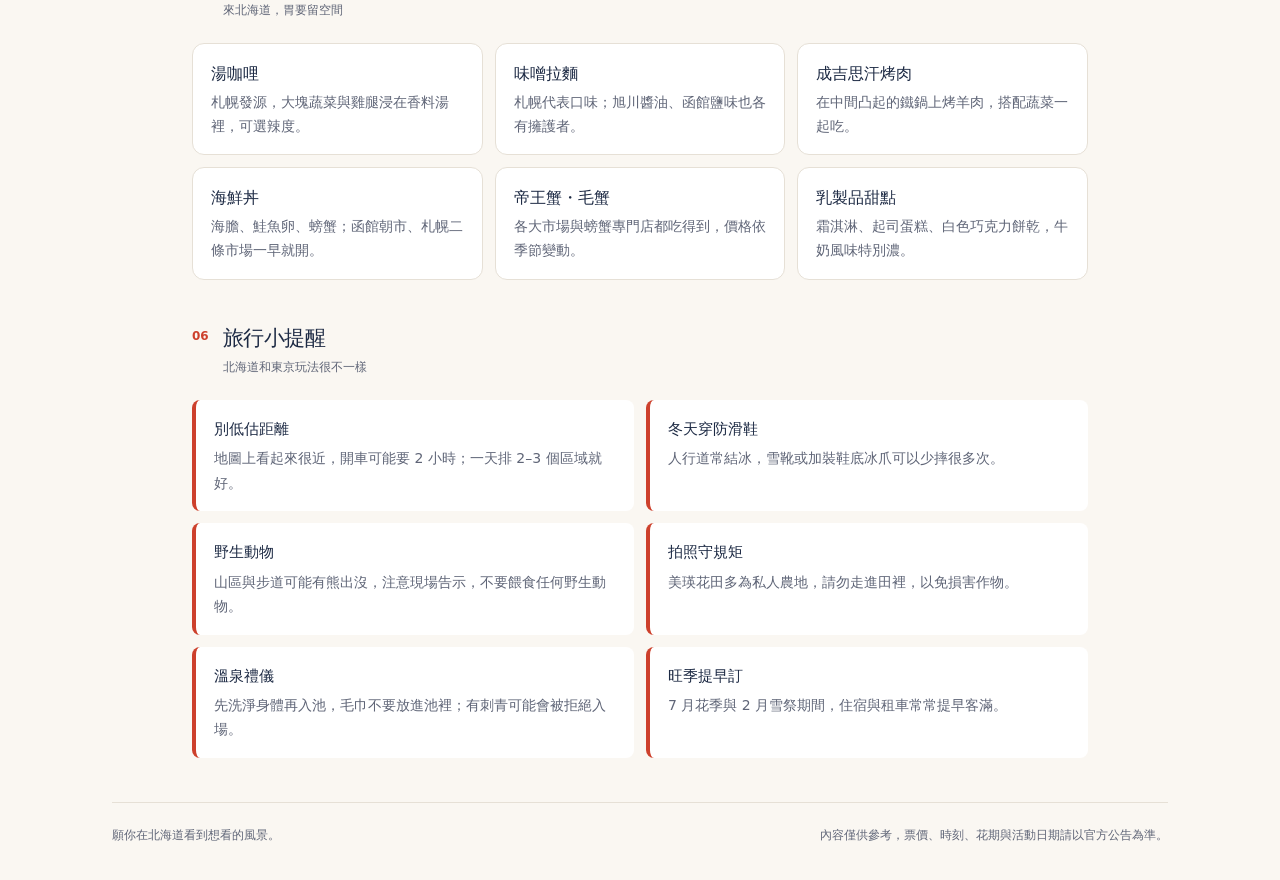
==== commit f9dc2067: "修正：地點選單標題改為「日本」並避免使用舊快取樣式 - 三頁下拉選單按鈕文字統一為「📍 日本 ▾」，目前頁面仍於選單內標示 - HTML 引用 CSS／JS 加上 ?v=4，避免瀏覽器以舊 style" ====
--- a/hokkaido.html
+++ b/hokkaido.html
@@ -9,20 +9,20 @@
   <meta name="apple-mobile-web-app-status-bar-style" content="default">
   <meta name="description" content="北海道自由行指南：六天經典路線、四季玩法、區域介紹、交通與自駕、必吃美食與旅行提醒。">
   <title>北海道自由行指南｜四季都好玩</title>
-  <link rel="stylesheet" href="./style.css">
+  <link rel="stylesheet" href="./style.css?v=4">
   <link rel="manifest" href="./manifest.webmanifest">
   <link rel="icon" href="./icons/icon-192.png" type="image/png">
   <link rel="apple-touch-icon" href="./icons/apple-touch-icon.png">
-  <script defer src="./hokkaido.js"></script>
-  <script defer src="./menu.js"></script>
-  <script defer src="./pwa.js"></script>
+  <script defer src="./hokkaido.js?v=4"></script>
+  <script defer src="./menu.js?v=4"></script>
+  <script defer src="./pwa.js?v=4"></script>
 </head>
 <body class="page-hokkaido">
   <a class="skip-link" href="#itinerary">跳到行程規劃</a>
   <header class="site-header">
     <a class="brand" href="./hokkaido.html"><span class="brand-mark" aria-hidden="true">❄</span>北海道自由行<span class="brand-en">HOKKAIDO FREE TRIP</span></a>
     <details class="place-menu">
-      <summary aria-label="選擇地點，目前：北海道"><span aria-hidden="true">📍</span>北海道<span class="place-caret" aria-hidden="true">▾</span></summary>
+      <summary aria-label="選擇地點，目前：北海道"><span aria-hidden="true">📍</span>日本<span class="place-caret" aria-hidden="true">▾</span></summary>
       <ul><li><a href="./index.html">東京<span>TOKYO</span></a></li><li><a href="./hokkaido.html" aria-current="page">北海道<span>HOKKAIDO</span></a></li><li><a href="./kyushu.html">九州<span>KYUSHU</span></a></li></ul>
     </details>
     <nav class="site-nav" aria-label="頁面導覽">
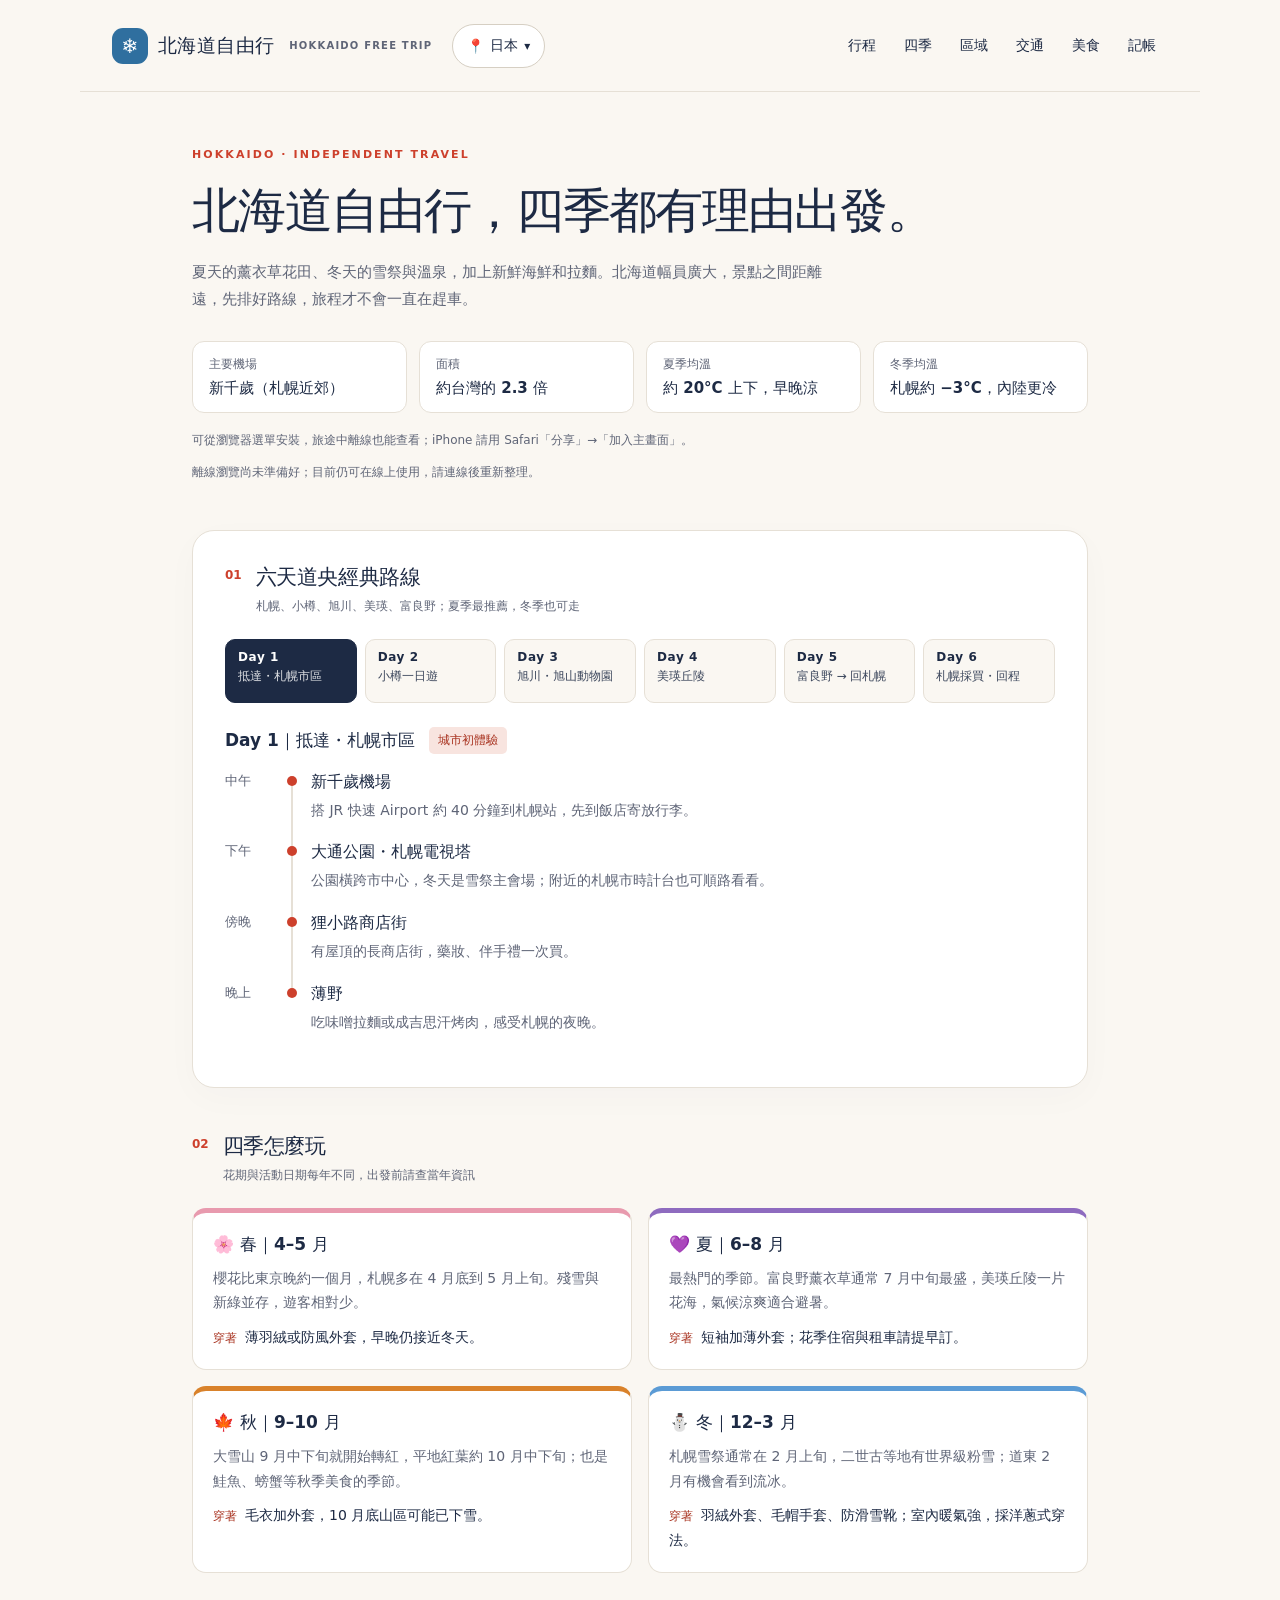
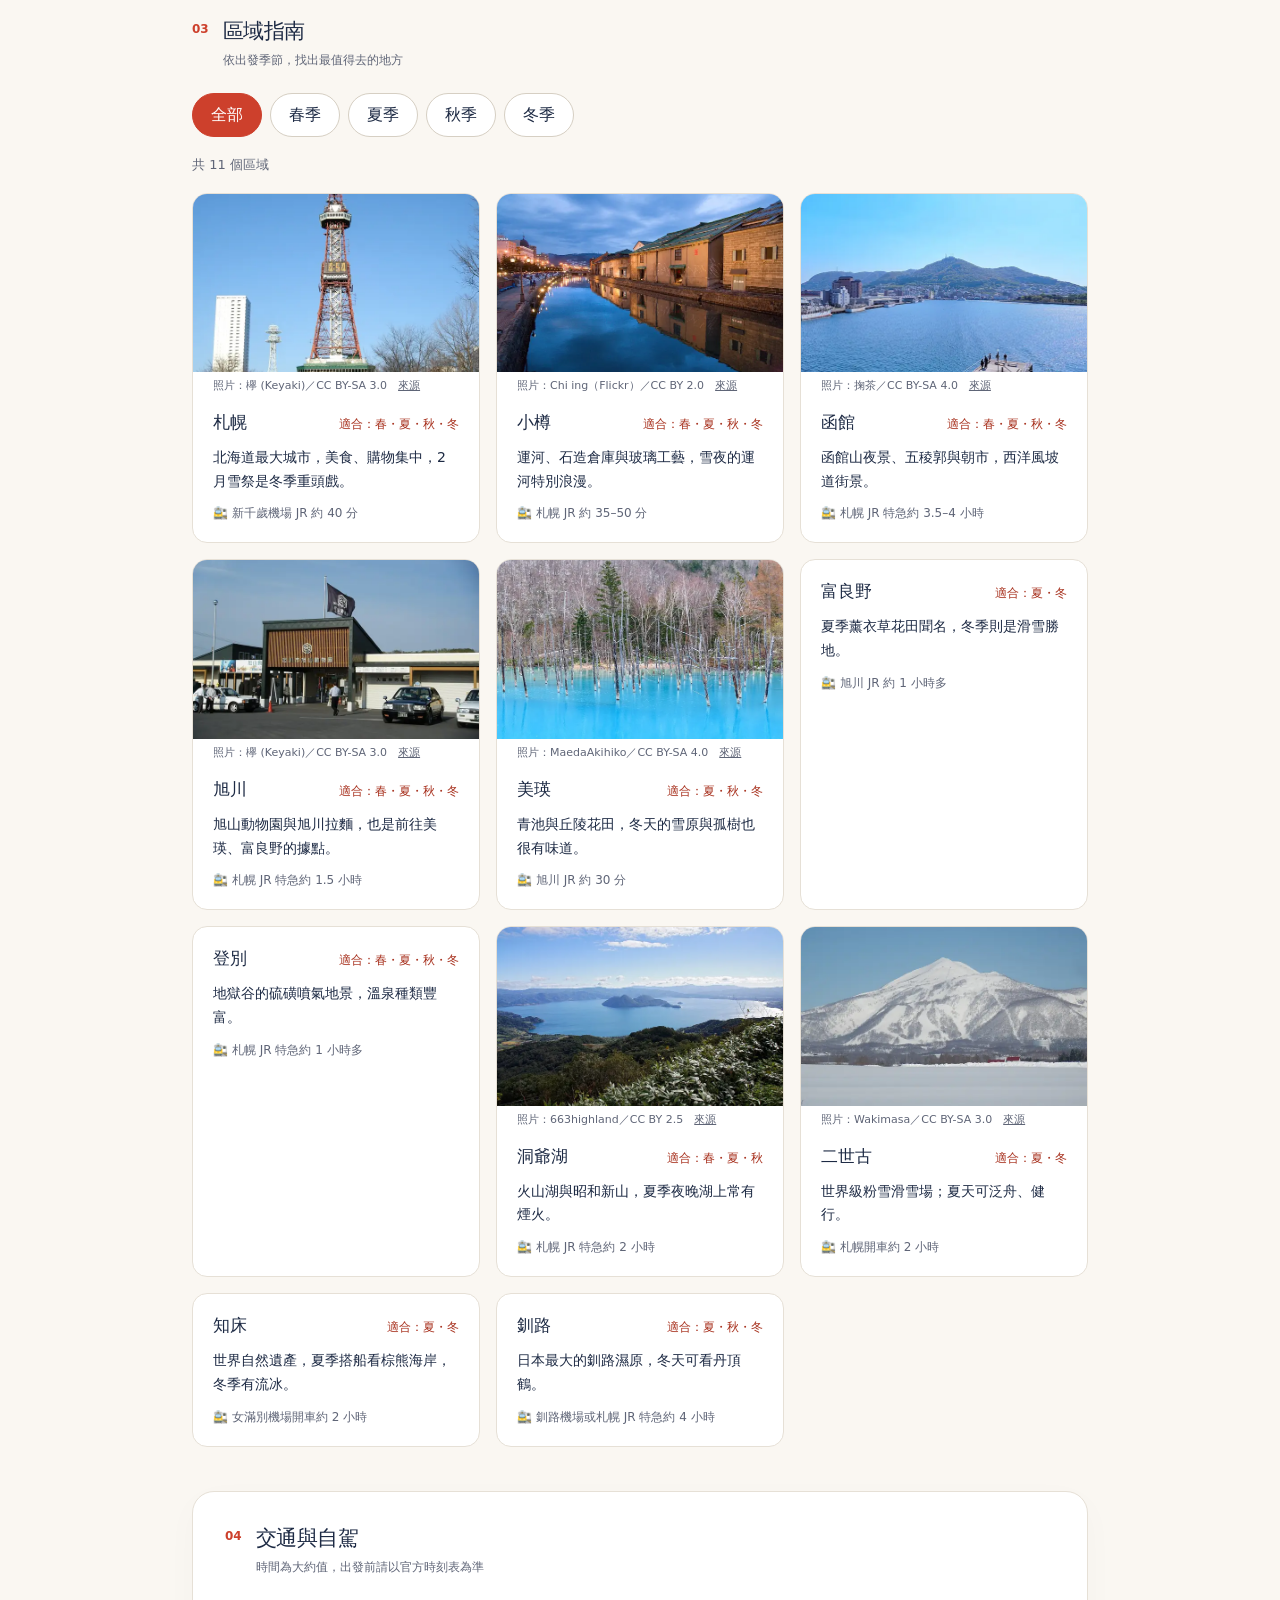
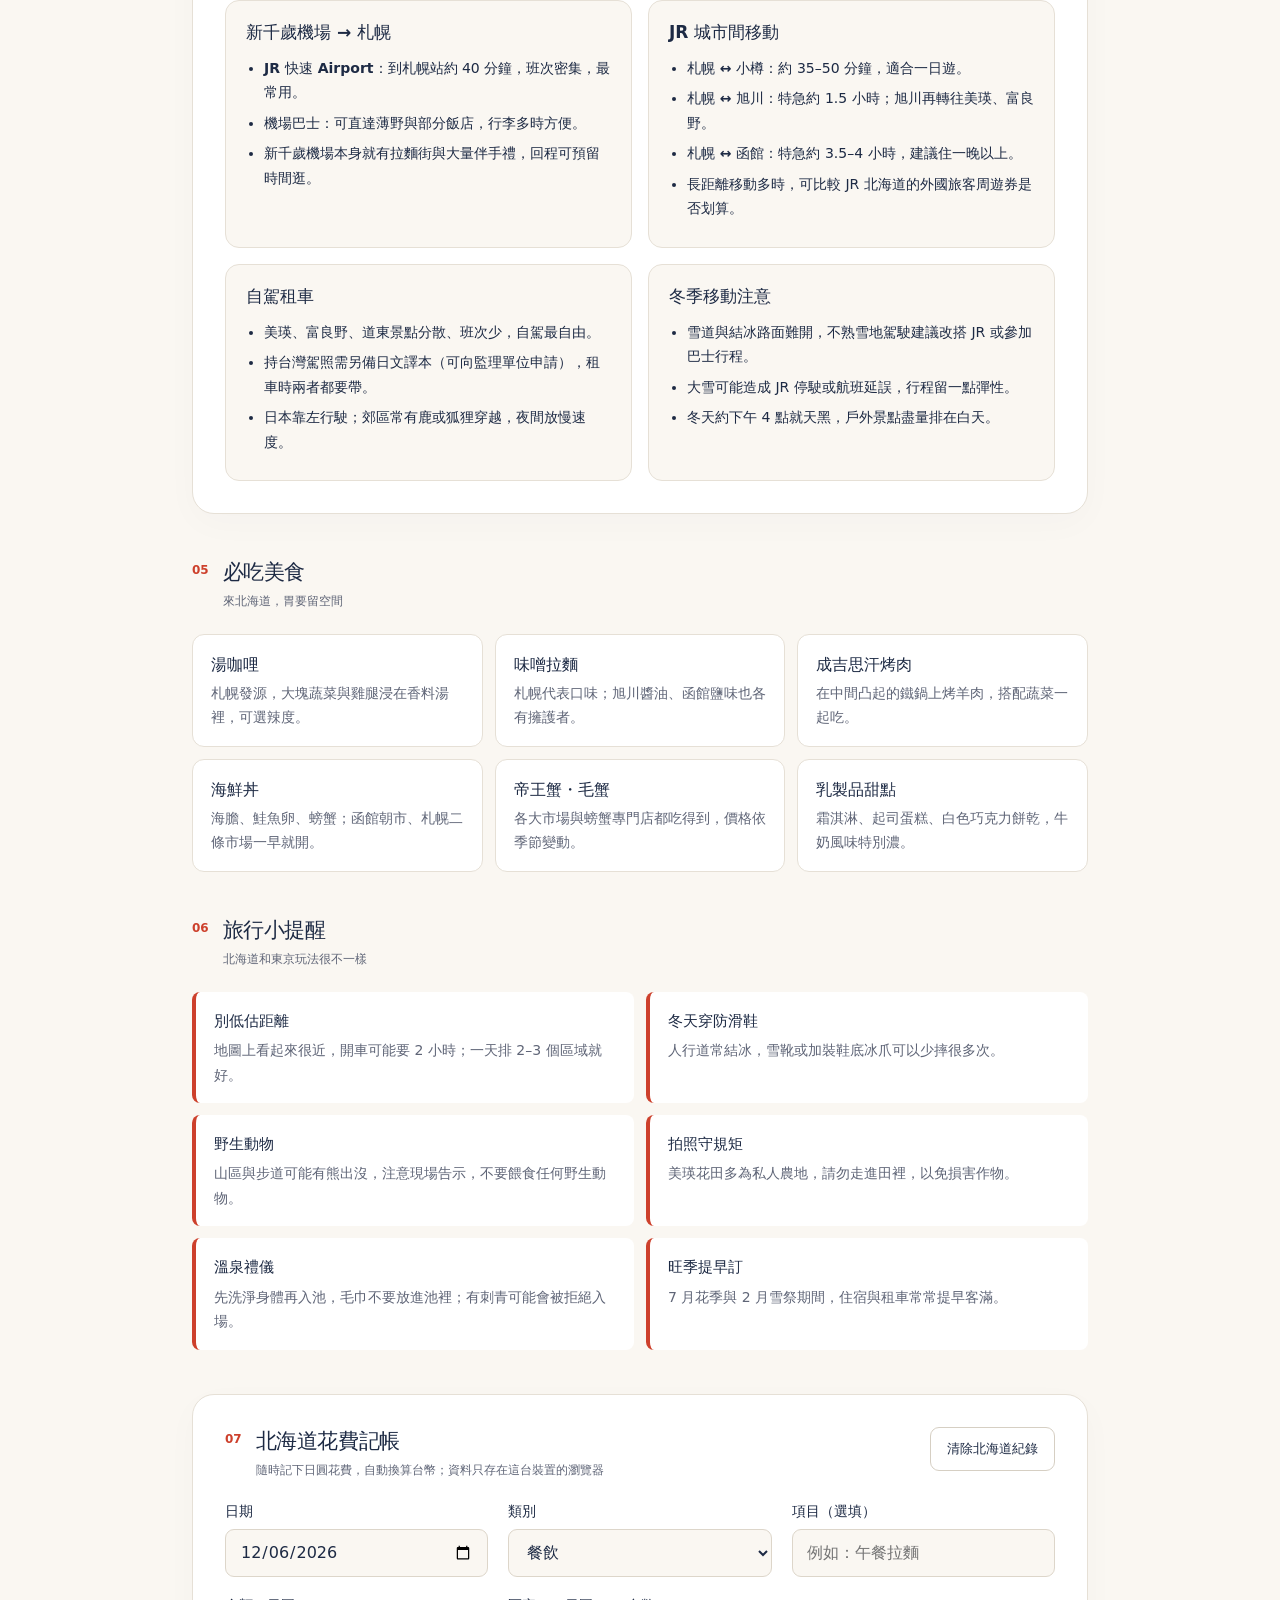
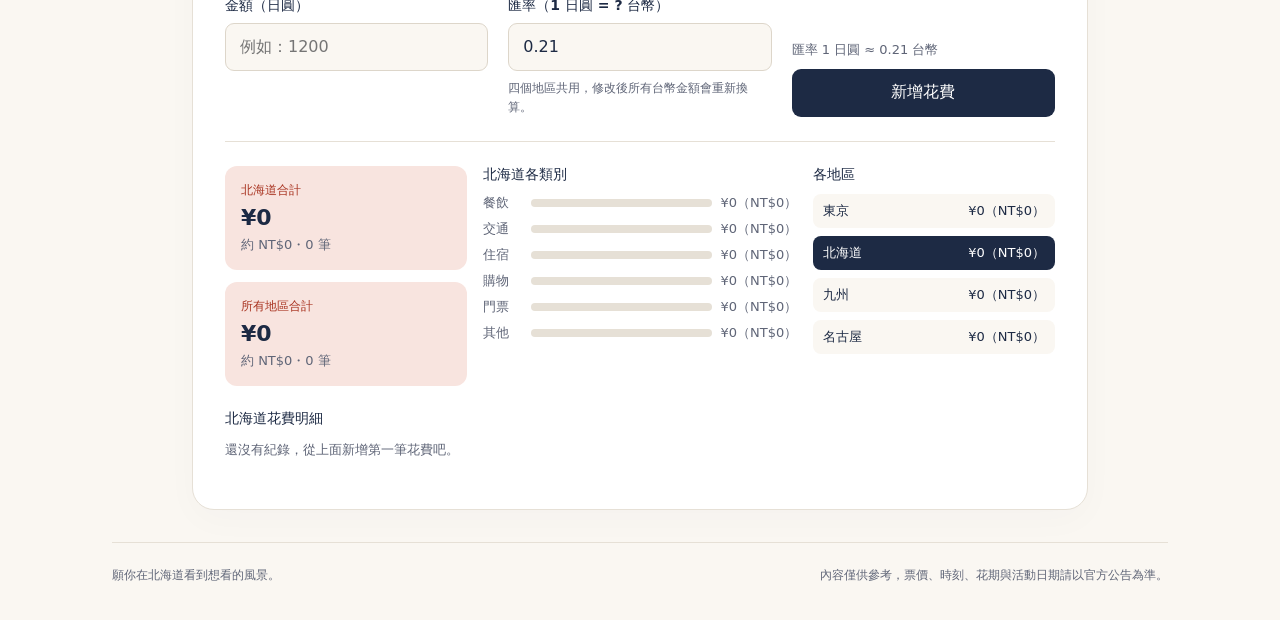
==== commit 3452d96d: "功能：景點照片與各地區花費記帳 - 四頁區域指南卡片加入 41 張 Wikimedia Commons 自由授權照片（WebP），標示作者、授權與來源；照片資料集中於 photos.js - 新增 e" ====
--- a/hokkaido.html
+++ b/hokkaido.html
@@ -9,13 +9,15 @@
   <meta name="apple-mobile-web-app-status-bar-style" content="default">
   <meta name="description" content="北海道自由行指南：六天經典路線、四季玩法、區域介紹、交通與自駕、必吃美食與旅行提醒。">
   <title>北海道自由行指南｜四季都好玩</title>
-  <link rel="stylesheet" href="./style.css?v=4">
+  <link rel="stylesheet" href="./style.css?v=5">
   <link rel="manifest" href="./manifest.webmanifest">
   <link rel="icon" href="./icons/icon-192.png" type="image/png">
   <link rel="apple-touch-icon" href="./icons/apple-touch-icon.png">
-  <script defer src="./hokkaido.js?v=4"></script>
-  <script defer src="./menu.js?v=4"></script>
-  <script defer src="./pwa.js?v=4"></script>
+  <script defer src="./photos.js?v=5"></script>
+  <script defer src="./hokkaido.js?v=5"></script>
+  <script defer src="./expenses.js?v=5"></script>
+  <script defer src="./menu.js?v=5"></script>
+  <script defer src="./pwa.js?v=5"></script>
 </head>
 <body class="page-hokkaido">
   <a class="skip-link" href="#itinerary">跳到行程規劃</a>
@@ -23,10 +25,10 @@
     <a class="brand" href="./hokkaido.html"><span class="brand-mark" aria-hidden="true">❄</span>北海道自由行<span class="brand-en">HOKKAIDO FREE TRIP</span></a>
     <details class="place-menu">
       <summary aria-label="選擇地點，目前：北海道"><span aria-hidden="true">📍</span>日本<span class="place-caret" aria-hidden="true">▾</span></summary>
-      <ul><li><a href="./index.html">東京<span>TOKYO</span></a></li><li><a href="./hokkaido.html" aria-current="page">北海道<span>HOKKAIDO</span></a></li><li><a href="./kyushu.html">九州<span>KYUSHU</span></a></li></ul>
+      <ul><li><a href="./index.html">東京<span>TOKYO</span></a></li><li><a href="./hokkaido.html" aria-current="page">北海道<span>HOKKAIDO</span></a></li><li><a href="./kyushu.html">九州<span>KYUSHU</span></a></li><li><a href="./nagoya.html">名古屋<span>NAGOYA</span></a></li></ul>
     </details>
     <nav class="site-nav" aria-label="頁面導覽">
-      <a href="#itinerary">行程</a><a href="#seasons">四季</a><a href="#areas">區域</a><a href="#transport">交通</a><a href="#food">美食</a>
+      <a href="#itinerary">行程</a><a href="#seasons">四季</a><a href="#areas">區域</a><a href="#transport">交通</a><a href="#food">美食</a><a href="#expenses">記帳</a>
     </nav>
   </header>
   <main>
@@ -153,6 +155,38 @@
         <li><strong>旺季提早訂</strong>7 月花季與 2 月雪祭期間，住宿與租車常常提早客滿。</li>
       </ul>
     </section>
+    <section id="expenses" class="panel" data-region="北海道" aria-labelledby="expenses-title">
+      <div class="list-heading"><div class="section-heading"><span class="section-number" aria-hidden="true">07</span><div><h2 id="expenses-title">北海道花費記帳</h2><p>隨時記下日圓花費，自動換算台幣；資料只存在這台裝置的瀏覽器</p></div></div><button id="expense-clear" class="secondary-button" type="button">清除北海道紀錄</button></div>
+      <noscript><p class="message">請開啟 JavaScript 才能使用記帳功能。</p></noscript>
+      <form id="expense-form" class="expense-form">
+        <div class="form-grid expense-grid">
+          <div class="field"><label for="expense-date">日期</label><input id="expense-date" name="date" type="date" required></div>
+          <div class="field"><label for="expense-category">類別</label><select id="expense-category" name="category" required><option>餐飲</option><option>交通</option><option>住宿</option><option>購物</option><option>門票</option><option>其他</option></select></div>
+          <div class="field"><label for="expense-note">項目（選填）</label><input id="expense-note" name="note" maxlength="60" autocomplete="off" placeholder="例如：午餐拉麵"></div>
+          <div class="field"><label for="expense-yen">金額（日圓）</label><input id="expense-yen" name="yen" type="number" inputmode="numeric" min="1" max="10000000" step="1" required placeholder="例如：1200" aria-describedby="expense-preview"></div>
+          <div class="field"><label for="expense-rate">匯率（1 日圓 = ? 台幣）</label><input id="expense-rate" type="number" inputmode="decimal" min="0.01" max="5" step="0.001" required aria-describedby="expense-rate-hint"><span id="expense-rate-hint" class="field-hint">四個地區共用，修改後所有台幣金額會重新換算。</span></div>
+          <div class="field expense-submit"><span id="expense-preview" class="expense-preview" aria-live="polite"></span><button class="primary-button" type="submit">新增花費</button></div>
+        </div>
+      </form>
+      <p id="expense-status" class="message" role="status" aria-live="polite" hidden></p>
+      <div class="expense-summary">
+        <dl class="expense-totals">
+          <div><dt>北海道合計</dt><dd id="expense-region-yen">¥0</dd><dd id="expense-region-twd" class="expense-sub"></dd></div>
+          <div><dt>所有地區合計</dt><dd id="expense-all-yen">¥0</dd><dd id="expense-all-twd" class="expense-sub"></dd></div>
+        </dl>
+        <div class="expense-breakdown">
+          <h3>北海道各類別</h3>
+          <ul id="expense-categories" class="expense-categories"></ul>
+        </div>
+        <div class="expense-breakdown">
+          <h3>各地區</h3>
+          <ul id="expense-regions" class="expense-regions"></ul>
+        </div>
+      </div>
+      <h3 class="expense-list-title">北海道花費明細</h3>
+      <p id="expense-empty" class="filter-message">還沒有紀錄，從上面新增第一筆花費吧。</p>
+      <ul id="expense-list" class="expense-list" aria-label="北海道花費明細"></ul>
+    </section>
   </main>
   <footer class="site-footer">願你在北海道看到想看的風景。<span>內容僅供參考，票價、時刻、花期與活動日期請以官方公告為準。</span></footer>
 </body>
--- a/style.css
+++ b/style.css
@@ -203,7 +203,7 @@
   width:100%; border:1px solid #ddd6ca; border-radius:9px; background:var(--paper);
   padding:12px 14px; color:var(--ink); min-height:48px; font-size:16px;
 }
-.field input:invalid { border-color:var(--error); }
+.field input:not(:placeholder-shown):invalid { border-color:var(--error); }
 .budget-result { margin-top:24px; padding-top:24px; border-top:1px solid var(--line); }
 .budget-result dl { display:grid; grid-template-columns:repeat(3,1fr); gap:12px; margin:0 0 12px; }
 .budget-result dl div { background:var(--sakura); border-radius:12px; padding:16px; }
@@ -238,6 +238,7 @@
 /* 北海道頁 */
 .page-hokkaido .brand-mark { background:#2f6f9f; }
 .page-kyushu .brand-mark { background:#2e7d5b; }
+.page-nagoya .brand-mark { background:#b8862b; }
 .day-tabs-6 { grid-template-columns:repeat(6,1fr); }
 .season-grid { display:grid; grid-template-columns:1fr 1fr; gap:16px; }
 .season-card {
@@ -258,6 +259,66 @@
 }
 .food-list strong { display:block; color:var(--ink); font-size:16px; margin-bottom:4px; }
 
+/* 景點照片 */
+.area-card.has-photo { padding-top:0; overflow:hidden; }
+.area-photo { margin:0 -20px 16px; }
+.area-photo img { display:block; width:100%; height:auto; aspect-ratio:16/10; object-fit:cover; background:var(--line); }
+.area-photo figcaption { padding:6px 20px 0; font-size:11px; line-height:1.5; color:var(--muted); overflow-wrap:anywhere; }
+.area-photo figcaption a { color:inherit; }
+
+/* 花費記帳 */
+.expense-grid { grid-template-columns:repeat(3,1fr); }
+.field select {
+  width:100%; border:1px solid #ddd6ca; border-radius:9px; background:var(--paper);
+  padding:12px 14px; color:var(--ink); min-height:48px; font-size:16px;
+}
+.expense-submit { justify-content:flex-end; }
+.expense-preview { font-size:13px; color:var(--muted); min-height:20px; }
+.primary-button {
+  background:var(--ink); color:white; border:0; border-radius:9px; padding:12px 20px;
+  font-weight:700; min-height:48px;
+}
+.primary-button:hover { background:#2c3d60; }
+.expense-form + .message { margin-top:16px; }
+.message.success { background:#e8f3df; color:#2e5d34; }
+.link-button {
+  background:none; border:0; padding:0 4px; min-height:32px; color:inherit;
+  font-weight:700; text-decoration:underline;
+}
+.expense-summary {
+  display:grid; grid-template-columns:1fr 1.3fr 1fr; gap:16px;
+  margin:24px 0; padding-top:24px; border-top:1px solid var(--line);
+}
+.expense-totals { margin:0; display:grid; gap:12px; align-content:start; }
+.expense-totals div { background:var(--sakura); border-radius:12px; padding:16px; }
+.expense-totals dt { font-size:12px; color:var(--red-dark); font-weight:650; }
+.expense-totals dd { margin:6px 0 0; font-size:22px; font-weight:750; font-variant-numeric:tabular-nums; overflow-wrap:anywhere; }
+.expense-totals .expense-sub { font-size:13px; font-weight:500; color:var(--muted); }
+.expense-breakdown h3,.expense-list-title { font-size:14px; margin:0 0 10px; }
+.expense-categories,.expense-regions { list-style:none; margin:0; padding:0; display:grid; gap:8px; font-size:13px; }
+.expense-categories li { display:grid; grid-template-columns:40px 1fr auto; align-items:center; gap:8px; }
+.expense-categories li.is-zero { color:var(--muted); }
+.category-bar { height:8px; border-radius:4px; background:var(--line); position:relative; overflow:hidden; }
+.category-bar::after { content:""; position:absolute; inset:0 auto 0 0; width:var(--share); background:var(--red); border-radius:4px; }
+.category-sum { font-variant-numeric:tabular-nums; text-align:right; }
+.expense-regions li { display:flex; justify-content:space-between; gap:8px; padding:8px 10px; border-radius:8px; background:var(--paper); font-variant-numeric:tabular-nums; }
+.expense-regions li.is-current { background:var(--ink); color:white; }
+.expense-list { list-style:none; margin:0; padding:0; display:grid; gap:8px; }
+.expense-item {
+  display:grid; grid-template-columns:1fr auto auto; align-items:center; gap:12px;
+  padding:12px 14px; border:1px solid var(--line); border-radius:10px; background:var(--white);
+}
+.expense-info { display:flex; flex-wrap:wrap; align-items:center; gap:6px 10px; min-width:0; }
+.expense-note { font-weight:650; overflow-wrap:anywhere; }
+.expense-date { font-size:12px; color:var(--muted); }
+.expense-amount { display:flex; flex-direction:column; align-items:flex-end; font-variant-numeric:tabular-nums; }
+.expense-amount span { font-size:12px; color:var(--muted); }
+.icon-button {
+  min-height:44px; min-width:56px; border:1px solid #e3c4bd; border-radius:8px;
+  background:var(--white); color:var(--error); font-size:13px;
+}
+.icon-button:hover { background:#fff0ec; }
+
 @media(max-width:820px) {
   .site-header { flex-wrap:wrap; gap:8px 12px; }
   .site-nav { margin-left:0; width:100%; }
@@ -267,6 +328,9 @@
   .food-list { grid-template-columns:1fr 1fr; }
   .area-list { grid-template-columns:1fr 1fr; }
   .budget-result dl { grid-template-columns:1fr; }
+  .expense-grid { grid-template-columns:1fr 1fr; }
+  .expense-summary { grid-template-columns:1fr 1fr; }
+  .expense-totals { grid-column:1/-1; grid-template-columns:1fr 1fr; }
 }
 @media(max-width:640px) {
   .site-header { min-height:0; padding:16px 20px 8px; }
@@ -277,6 +341,9 @@
   .mobile-break { display:block; }
   .intro-copy { font-size:14px; }
   .panel { padding:24px 20px; border-radius:17px; }
+  .expense-summary,.expense-totals { grid-template-columns:1fr; }
+  .expense-item { grid-template-columns:1fr auto; }
+  .expense-item .icon-button { grid-column:1/-1; justify-self:end; }
   .form-grid,.transport-grid,.area-list,.checklist,.tips,.season-grid,.food-list { grid-template-columns:1fr; }
   .list-heading { flex-direction:column; gap:0; }
   .list-heading .secondary-button { margin-bottom:16px; }
